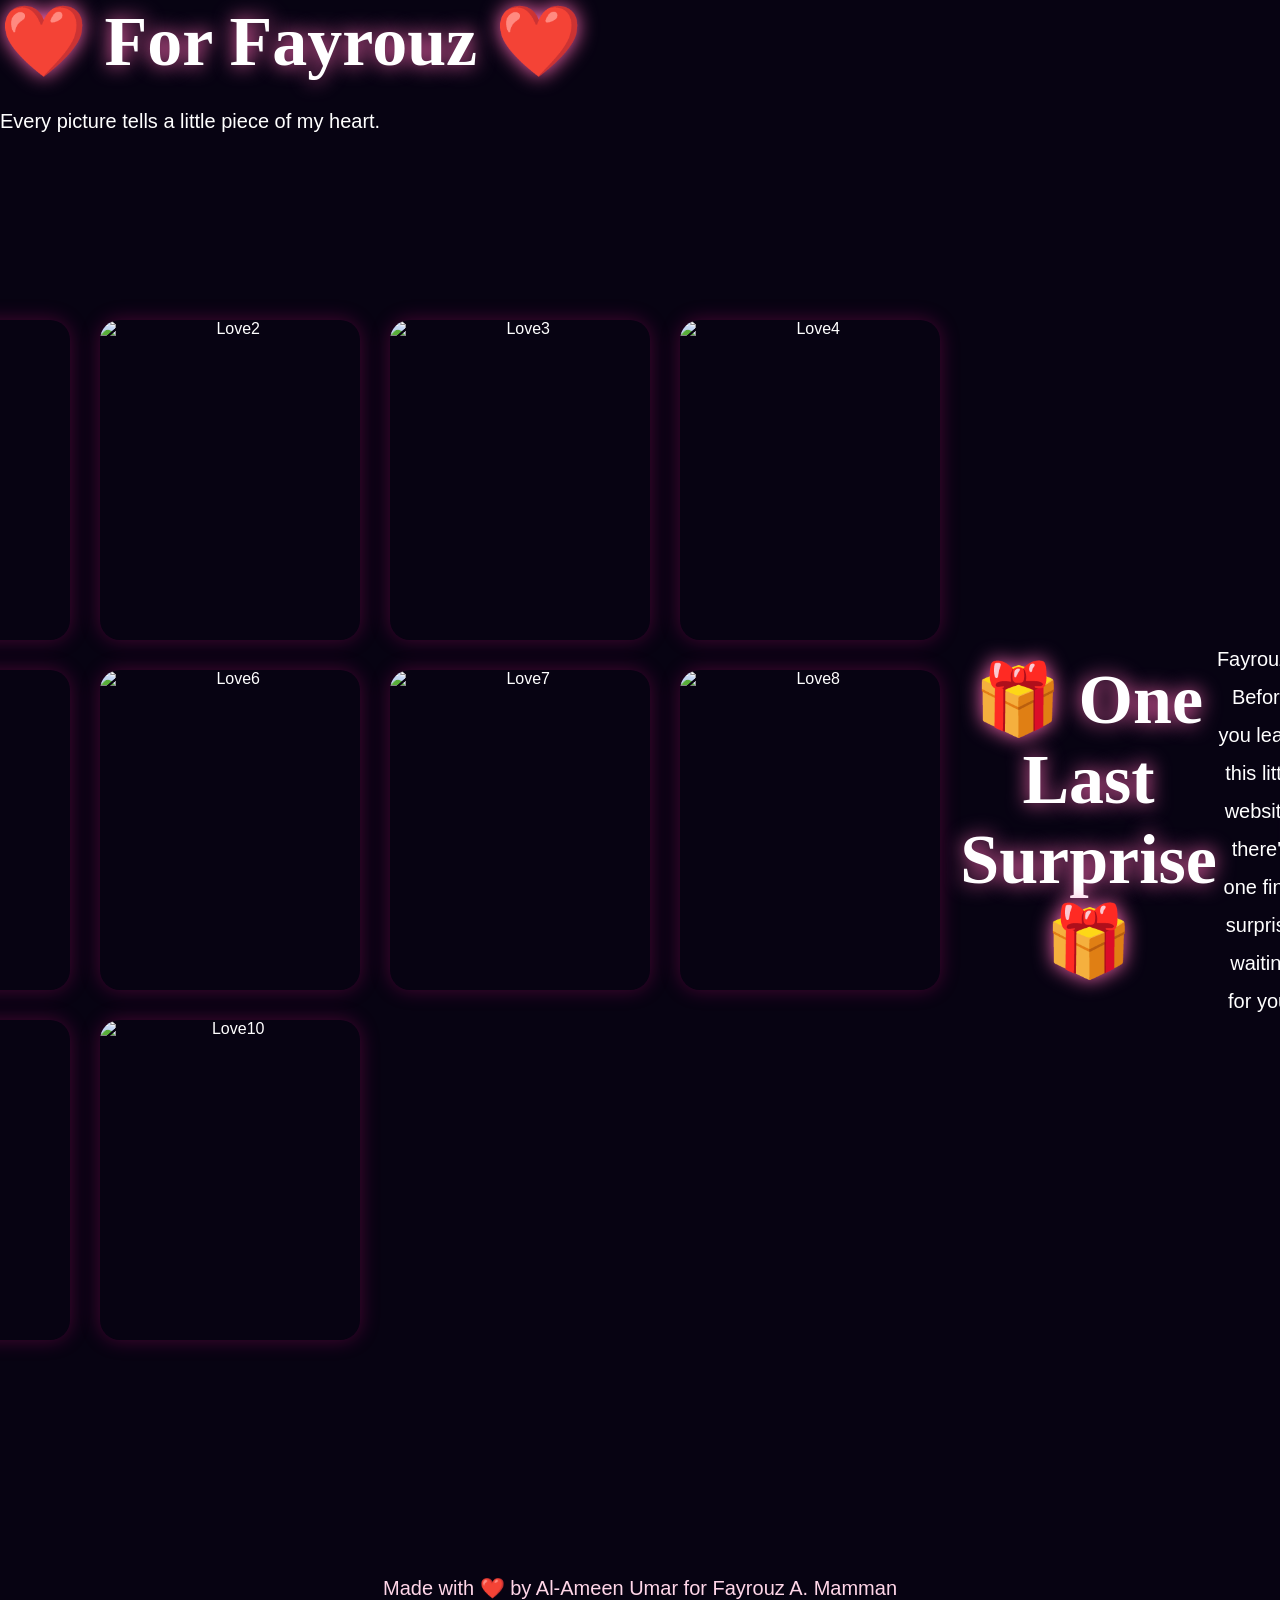
==== index.html @ 8a12cbc8 "Update index.html" ====
<!DOCTYPE html>
<html lang="en">
<head>
<meta charset="UTF-8">
<meta name="viewport" content="width=device-width, initial-scale=1.0">

<title>For Fayrouz ❤️</title>

<link rel="stylesheet" href="style.css">

</head>

<div id="lightbox">

<span id="close">&times;</span>

<img id="lightbox-img">

</div>

<body>

<header class="hero">

<h1>❤️ For Fayrouz ❤️</h1>

<p>Every picture tells a little piece of my heart.</p>

</header>

<section id="gallery">

<h2>📸 Our Love Gallery</h2>

<div class="gallery">

<img src="assets/images/love1.jpg" alt="Love1">

<img src="assets/images/love2.jpg" alt="Love2">

<img src="assets/images/love3.jpg" alt="Love3">

<img src="assets/images/love4.jpg" alt="Love4">

<img src="assets/images/love5.jpg" alt="Love5">

<img src="assets/images/love6.jpg" alt="Love6">

<img src="assets/images/love7.png" alt="Love7">

<img src="assets/images/love8.png" alt="Love8">

<img src="assets/images/love9.png" alt="Love9">

<img src="assets/images/love10.png" alt="Love10">

</div>
<section id="surprise">

<h1>🎁 One Last Surprise 🎁</h1>

<p>
Fayrouz...
Before you leave this little website,
there's one final surprise waiting for you.
</p>

<button id="surpriseBtn">
💖 Open My Heart
</button>

<div id="surpriseMessage">

<h2>❤️ Dear Fayrouz ❤️</h2>

<p>

Sometimes words aren't enough.

Sometimes a smile says everything.

Sometimes a single person changes the way another person sees the world.

Meeting you has been one of those moments.

Thank you for being yourself.

Thank you for your kindness.

Thank you for existing.

No matter where life takes us...

I hope happiness always finds you.

❤️

— Al-Ameen Umar

</p>

</div>

</section>

</section>

<footer>

<p>Made with ❤️ by Al-Ameen Umar for Fayrouz A. Mamman</p>

</footer>

<script src="script.js"></script>

</body>
</html>
---- style.css ----
/* =======================================
   LOVE FOR FAYROUZ V2
   Premium Romantic Theme
======================================= */

*{
margin:0;
padding:0;
box-sizing:border-box;
}

html{
scroll-behavior:smooth;
}

body{

background:#070312;
color:white;

font-family:Poppins,sans-serif;

overflow-x:hidden;

}

/* Animated Stars */

#stars{

position:fixed;
top:0;
left:0;

width:100%;
height:100%;

z-index:-3;

background-image:

radial-gradient(white 1px, transparent 1px),

radial-gradient(#ffd7ef 1px, transparent 1px);

background-size:80px 80px;

background-position:0 0,40px 40px;

animation:starsMove 120s linear infinite;

opacity:.6;

}

/* Floating Hearts Layer */

#hearts{

position:fixed;

inset:0;

pointer-events:none;

z-index:-2;

}

/* Sparkle Layer */

#particles{

position:fixed;

inset:0;

pointer-events:none;

z-index:-1;

}

/* Sections */

section{

min-height:100vh;

display:flex;

justify-content:center;

align-items:center;

padding:80px 20px;

}

/* Glass Card */

.card{

width:100%;

max-width:850px;

padding:45px;

border-radius:25px;

background:rgba(255,255,255,.08);

backdrop-filter:blur(18px);

border:1px solid rgba(255,255,255,.15);

box-shadow:0 0 35px rgba(255,20,147,.25);

text-align:center;

}

/* Titles */

h1{

font-family:"Cormorant Garamond",serif;

font-size:70px;

margin-bottom:20px;

text-shadow:0 0 20px hotpink;

}

h2{

font-size:45px;

margin-bottom:25px;

color:#ffd6e8;

}

h3{

font-weight:300;

letter-spacing:4px;

margin-bottom:15px;

}

/* Paragraph */

p{

font-size:20px;

line-height:1.9;

}

/* Buttons */

button{

padding:16px 40px;

border:none;

border-radius:50px;

background:#ff2d75;

color:white;

font-size:18px;

cursor:pointer;

transition:.3s;

box-shadow:0 0 25px hotpink;

}

button:hover{

transform:scale(1.08);

}

/* Music Button */

#musicBtn{

position:fixed;

top:20px;

right:20px;

width:55px;

height:55px;

border-radius:50%;

font-size:24px;

padding:0;

z-index:1000;

}

/* Image Gallery */

.gallery{

display:grid;

grid-template-columns:repeat(auto-fit,minmax(250px,1fr));

gap:20px;

margin-top:40px;

}

.gallery img{

width:100%;

height:320px;

object-fit:cover;

border-radius:20px;

transition:.4s;

box-shadow:0 0 20px rgba(255,20,147,.25);

}

.gallery img:hover{

transform:scale(1.05);

}

/* Love Letter */

.letter{

background:white;

color:#333;

padding:40px;

border-radius:20px;

text-align:left;

line-height:2;

}

/* Footer */

footer{

text-align:center;

padding:50px;

font-size:18px;

color:#ffd6e8;

}

/* Animation */

@keyframes starsMove{

from{

background-position:0 0,40px 40px;

}

to{

background-position:0 2500px,40px 2540px;

}

}

/* Mobile */

@media(max-width:768px){

h1{

font-size:45px;

}

h2{

font-size:32px;

}

p{

font-size:18px;

}

.card{

padding:30px;

}

}

/* Heart Beat */

@keyframes beat{

0%,100%{

transform:scale(1);

}

50%{

transform:scale(1.15);

}

}
/* ===============================
   LOADING SCREEN
=============================== */

#loader{

position:fixed;

top:0;
left:0;

width:100%;
height:100%;

background:#05020d;

display:flex;

flex-direction:column;

justify-content:center;

align-items:center;

z-index:99999;

transition:opacity 1.5s ease;

}

.loader-heart{

font-size:90px;

animation:pulse 1s infinite;

}

#loader h1{

margin-top:20px;

font-size:40px;

color:white;

}

#loader p{

margin-top:10px;

font-size:20px;

color:#ffcce0;

}

@keyframes pulse{

0%,100%{

transform:scale(1);

}

50%{

transform:scale(1.2);

}

}

#gallery{
padding:100px 30px;
text-align:center;
}

.gallery-title{
font-size:55px;
color:#ff6fa8;
margin-bottom:20px;
}

.gallery-subtitle{
font-size:20px;
color:#ddd;
margin-bottom:50px;
line-height:1.8;
}

.gallery{
display:grid;
grid-template-columns:repeat(auto-fit,minmax(260px,1fr));
gap:30px;
max-width:1400px;
margin:auto;
}

.card{
position:relative;
overflow:hidden;
border-radius:25px;
cursor:pointer;
transition:.5s;
box-shadow:0 0 30px rgba(255,105,180,.25);
}

.card img{
width:100%;
height:350px;
object-fit:cover;
transition:.6s;
}

.card:hover img{
transform:scale(1.12);
}

.overlay{
position:absolute;
bottom:0;
left:0;
width:100%;
padding:20px;
background:linear-gradient(transparent,rgba(0,0,0,.9));
color:white;
font-size:22px;
opacity:0;
transition:.5s;
}

.card:hover .overlay{
opacity:1;
}

.card:hover{
transform:translateY(-10px);
box-shadow:0 0 50px hotpink;
}

/* ===========================
   LIGHTBOX
=========================== */

#lightbox{
display:none;
position:fixed;
z-index:9999;
top:0;
left:0;
width:100%;
height:100%;
background:rgba(0,0,0,.95);
justify-content:center;
align-items:center;
animation:fadeIn .4s;
}

#lightbox img{
max-width:90%;
max-height:90%;
border-radius:20px;
box-shadow:0 0 40px hotpink;
animation:zoom .4s;
}

#close{
position:absolute;
top:25px;
right:40px;
font-size:55px;
color:white;
cursor:pointer;
transition:.3s;
}

#close:hover{
color:#ff4f91;
transform:rotate(180deg);
}

@keyframes zoom{
from{
transform:scale(.5);
opacity:0;
}
to{
transform:scale(1);
opacity:1;
}
}

@keyframes fadeIn{
from{opacity:0;}
to{opacity:1;}
}
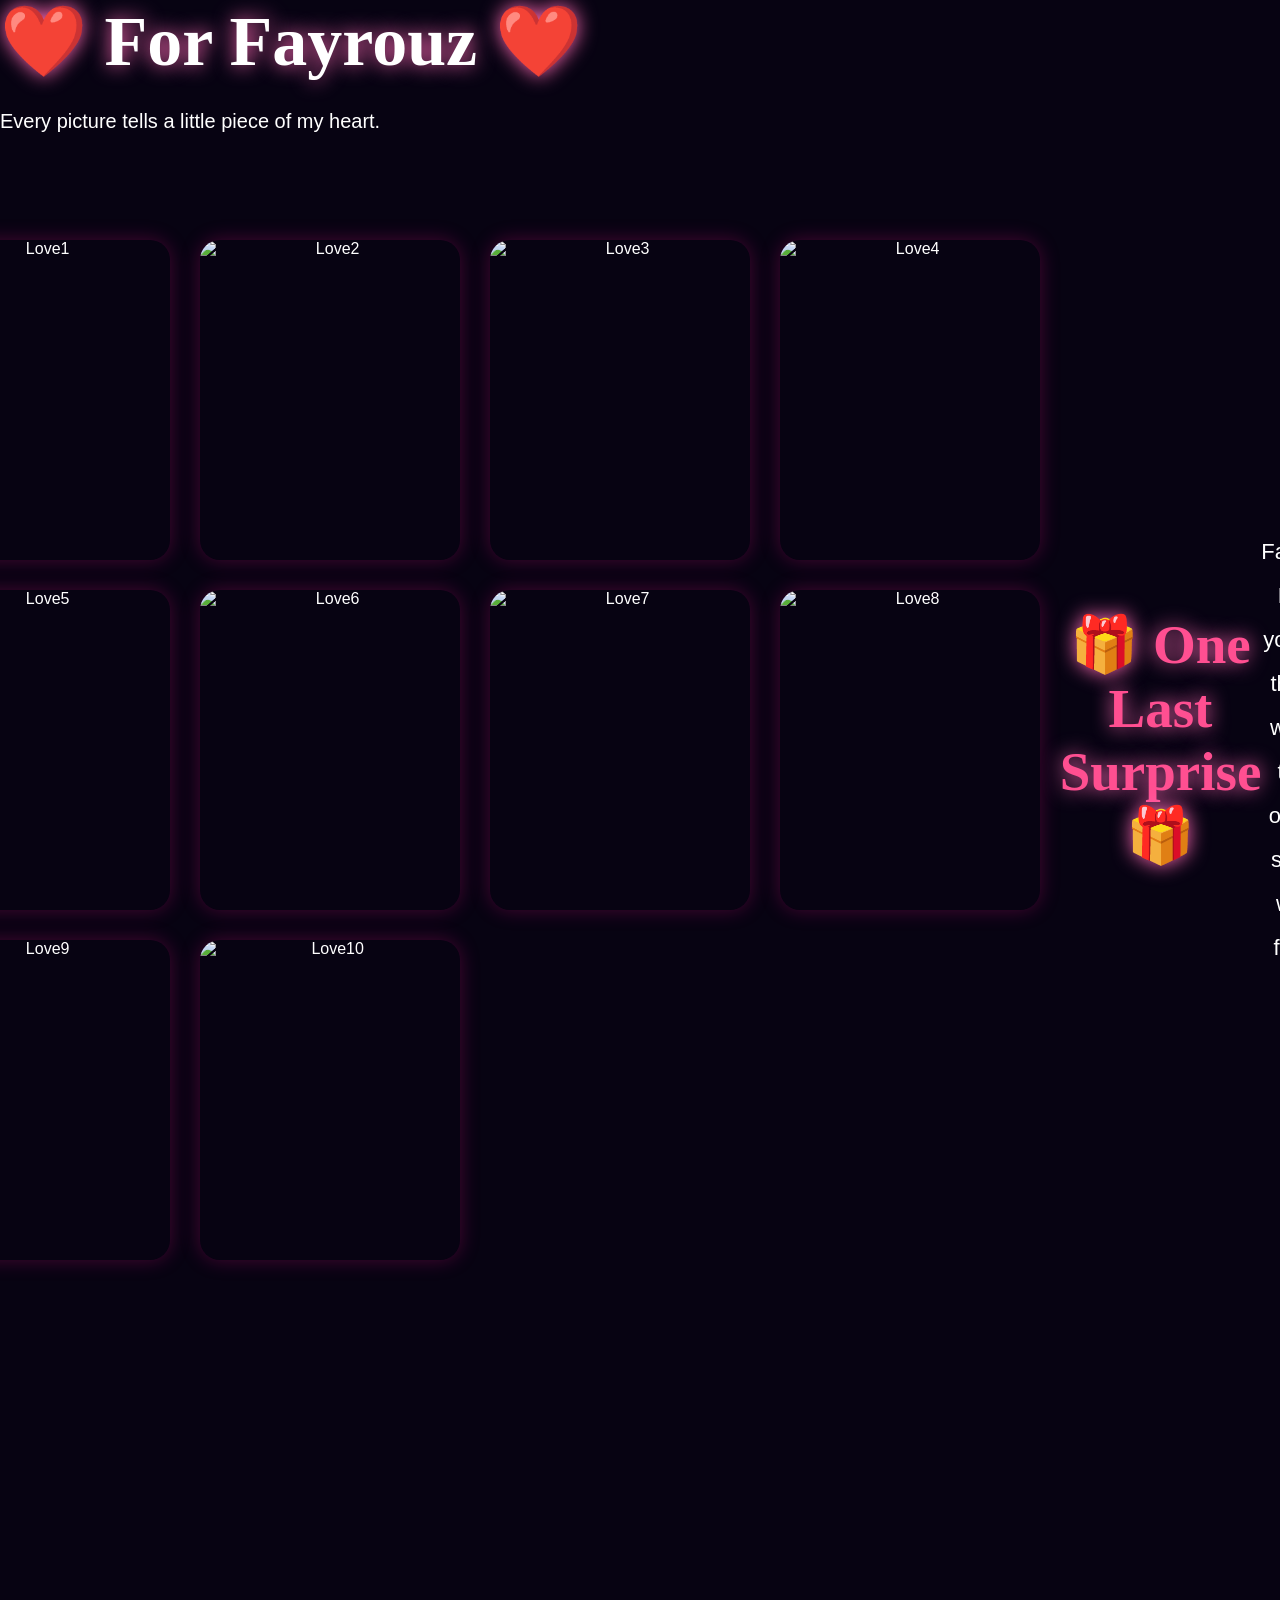
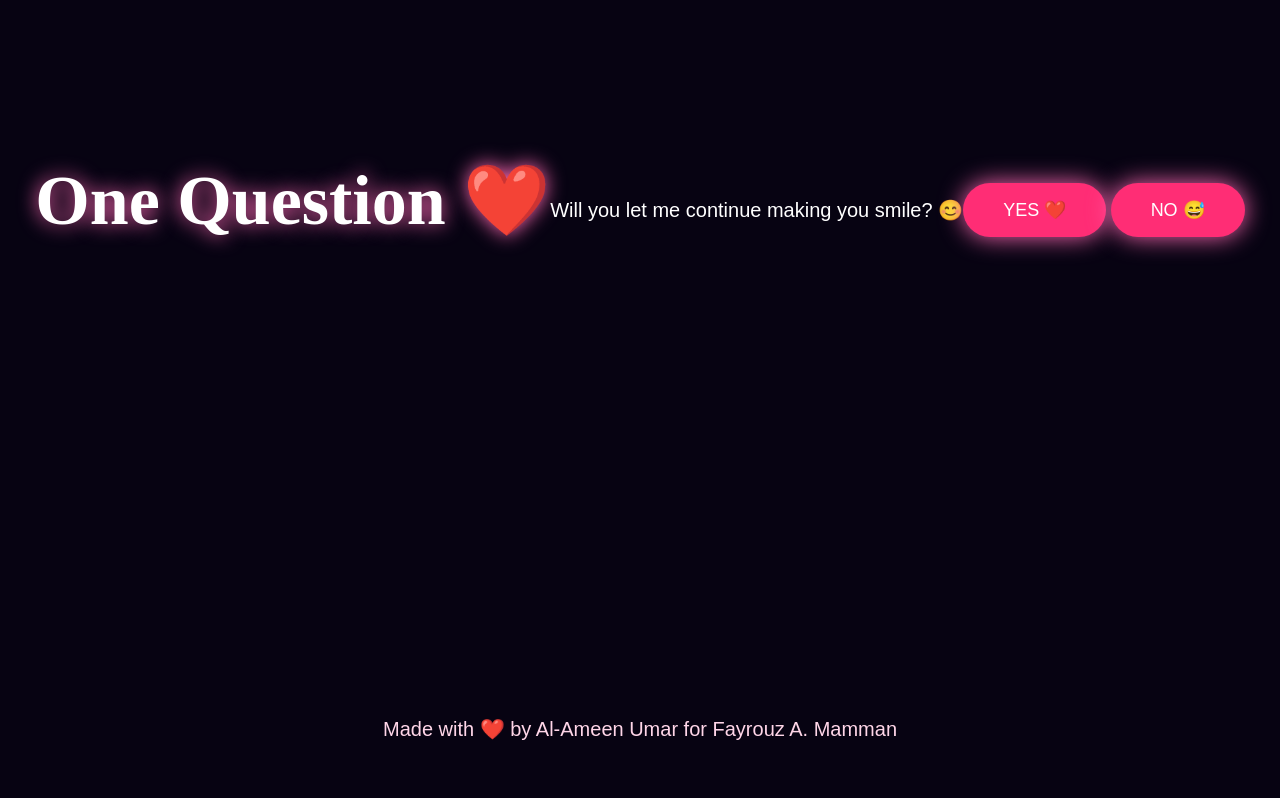
==== commit c3ba8a52: "Update index.html" ====
--- a/index.html
+++ b/index.html
@@ -104,6 +104,23 @@
 </section>
 
 </section>
+<section id="question">
+
+<h1>One Question ❤️</h1>
+
+<p>Will you let me continue making you smile? 😊</p>
+
+<div id="buttons">
+
+<button id="yesBtn">YES ❤️</button>
+
+<button id="noBtn">NO 😅</button>
+
+</div>
+
+<p id="answer"></p>
+
+</section>
 
 <footer>
 
--- a/style.css
+++ b/style.css
@@ -549,4 +549,84 @@
 @keyframes fadeIn{
 from{opacity:0;}
 to{opacity:1;}
+}
+
+/* =========================
+SURPRISE SECTION
+========================= */
+
+#surprise{
+
+padding:120px 20px;
+
+text-align:center;
+
+}
+
+#surprise h1{
+
+font-size:55px;
+
+color:#ff4f91;
+
+}
+
+#surprise p{
+
+font-size:22px;
+
+max-width:900px;
+
+margin:auto;
+
+line-height:2;
+
+}
+
+#surpriseBtn{
+
+margin-top:40px;
+
+padding:20px 45px;
+
+font-size:22px;
+
+border:none;
+
+border-radius:60px;
+
+background:#ff4f91;
+
+color:white;
+
+cursor:pointer;
+
+transition:.4s;
+
+}
+
+#surpriseBtn:hover{
+
+transform:scale(1.1);
+
+box-shadow:0 0 35px hotpink;
+
+}
+
+#surpriseMessage{
+
+display:none;
+
+margin-top:60px;
+
+padding:40px;
+
+background:rgba(255,255,255,.08);
+
+border-radius:30px;
+
+backdrop-filter:blur(15px);
+
+animation:fadeIn 1s;
+
 }
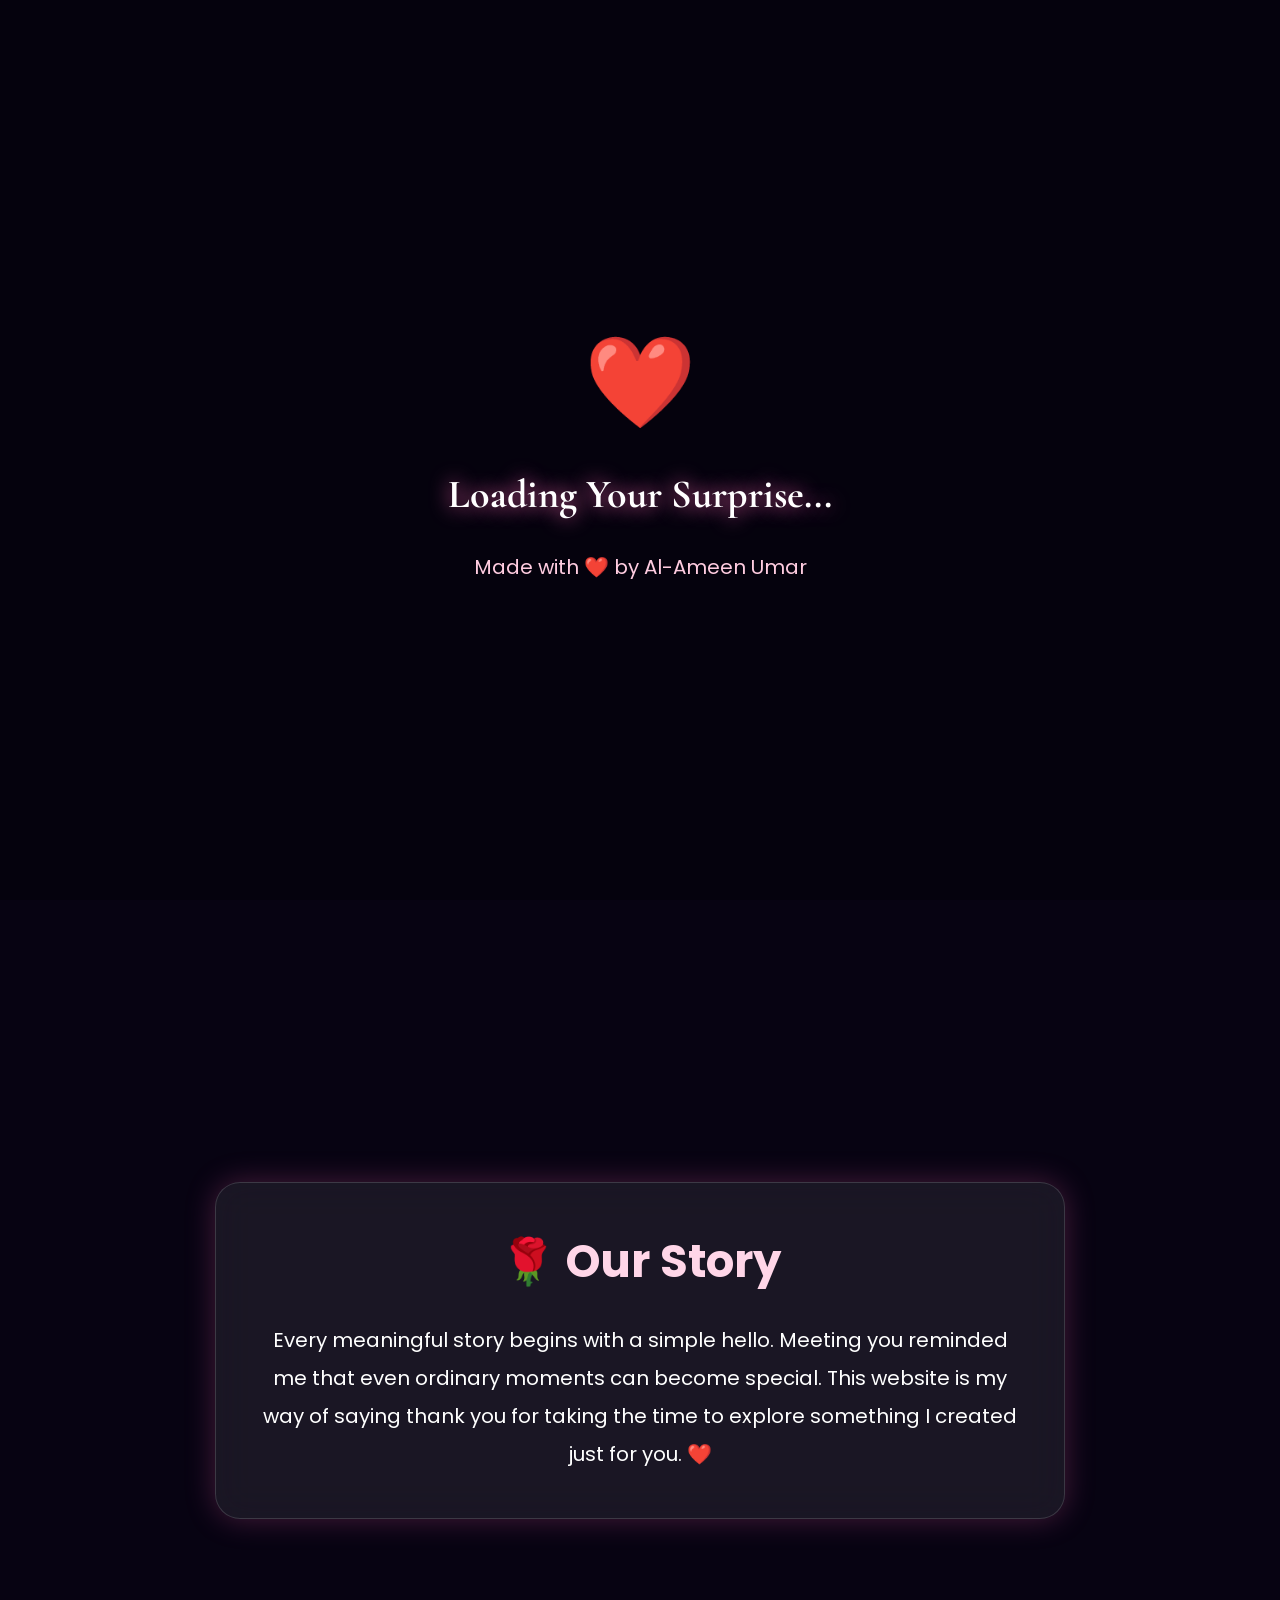
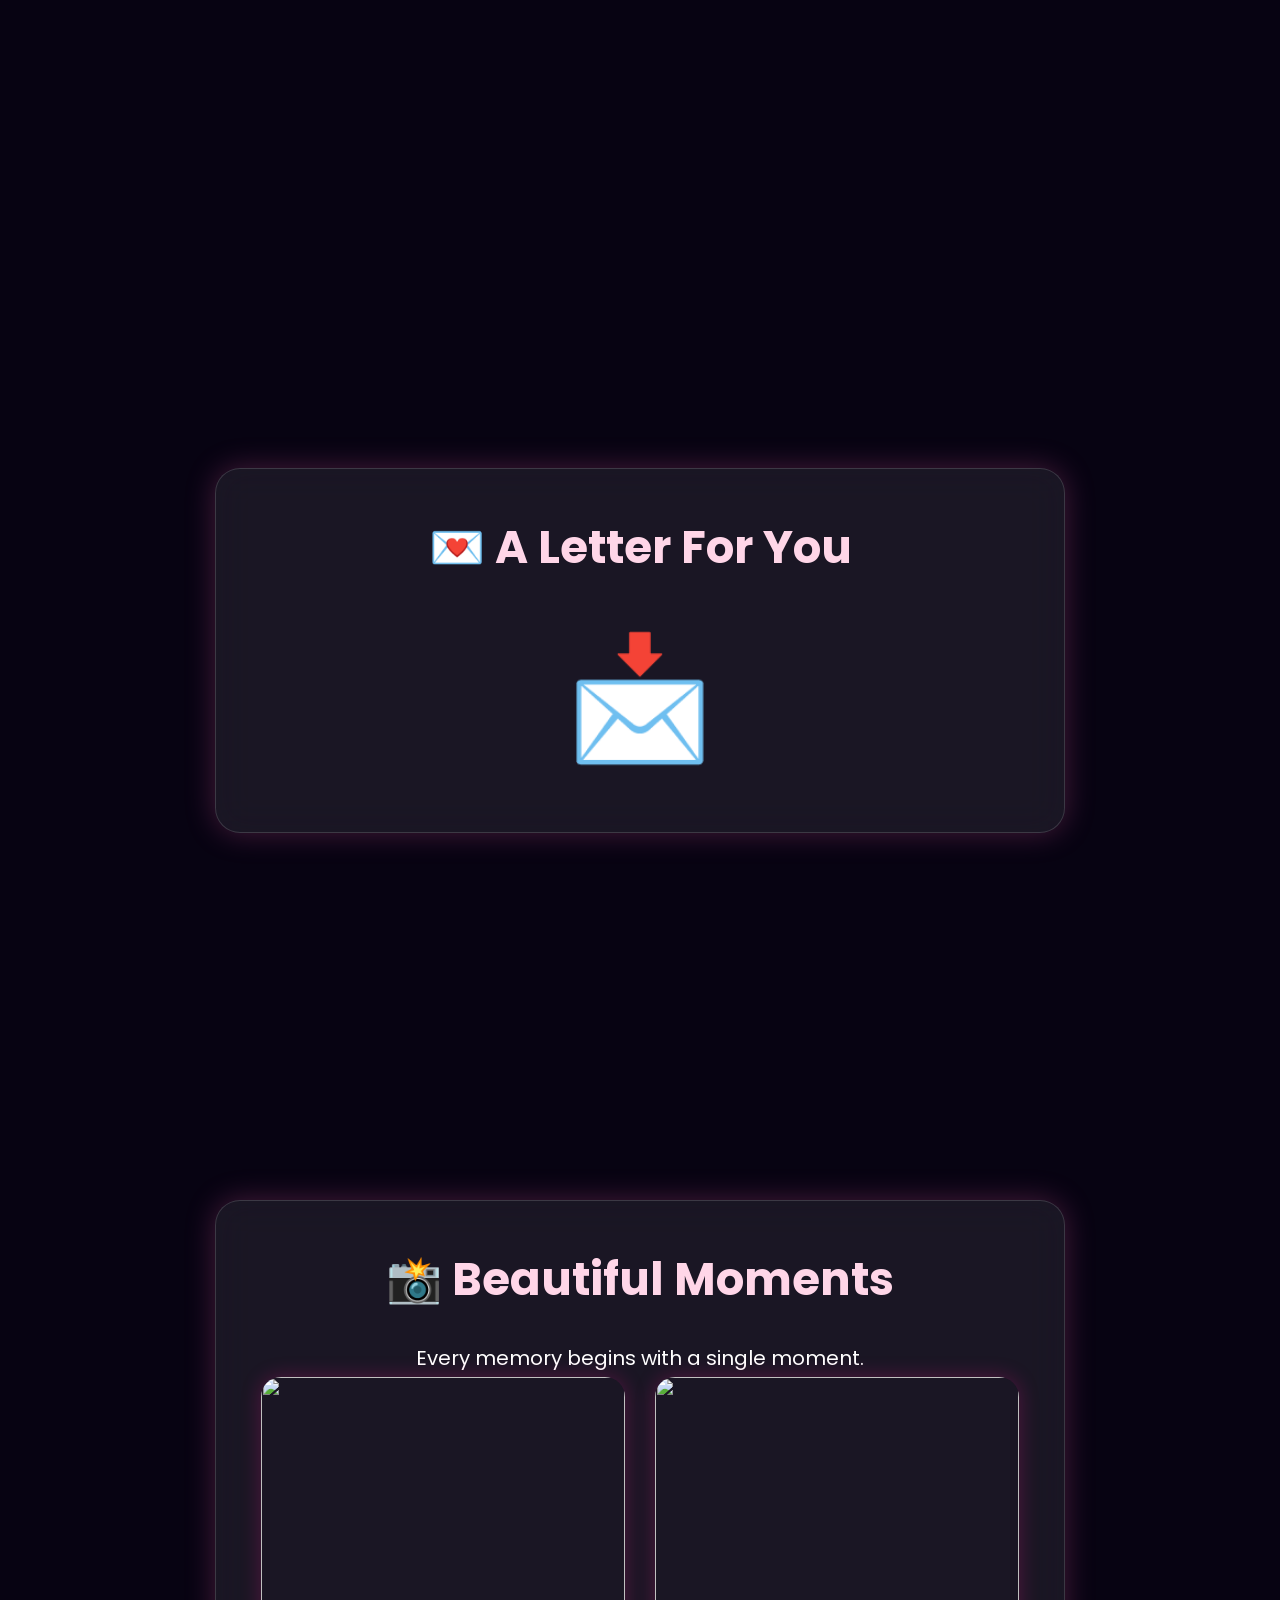
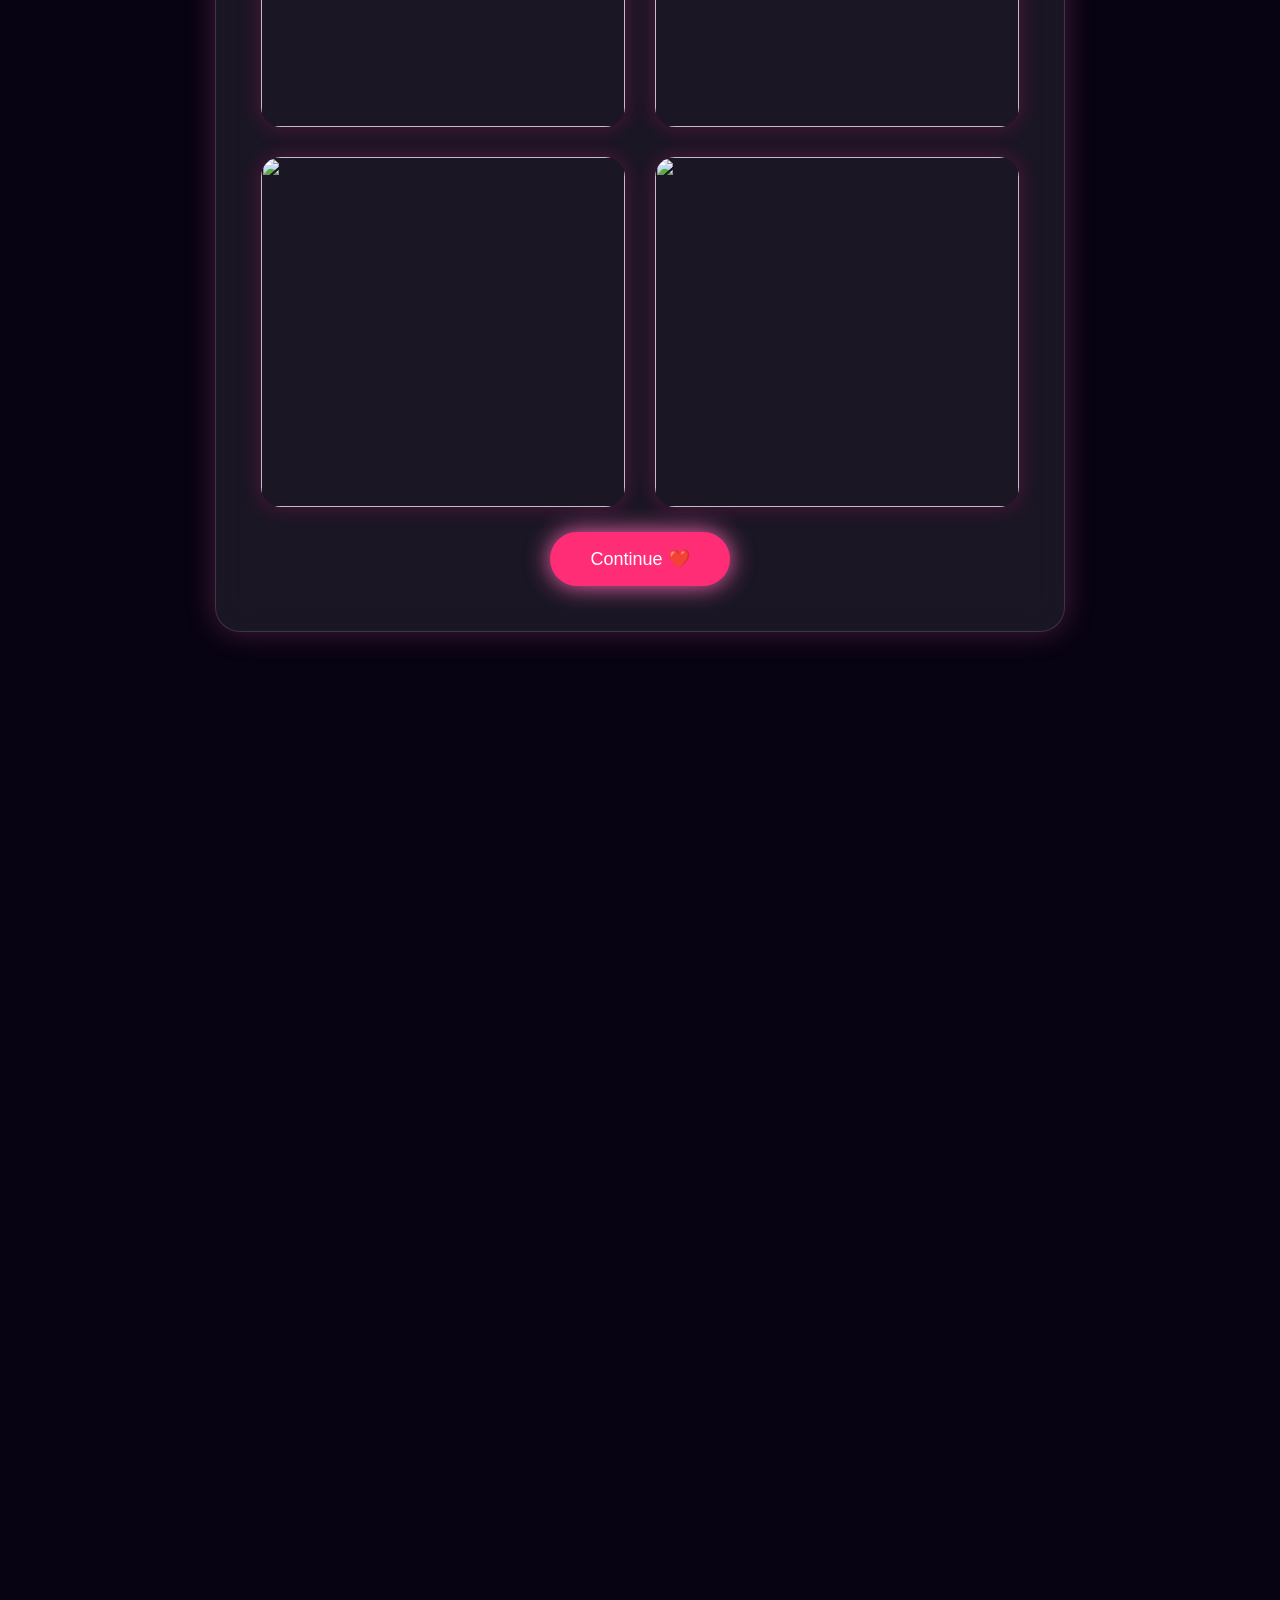
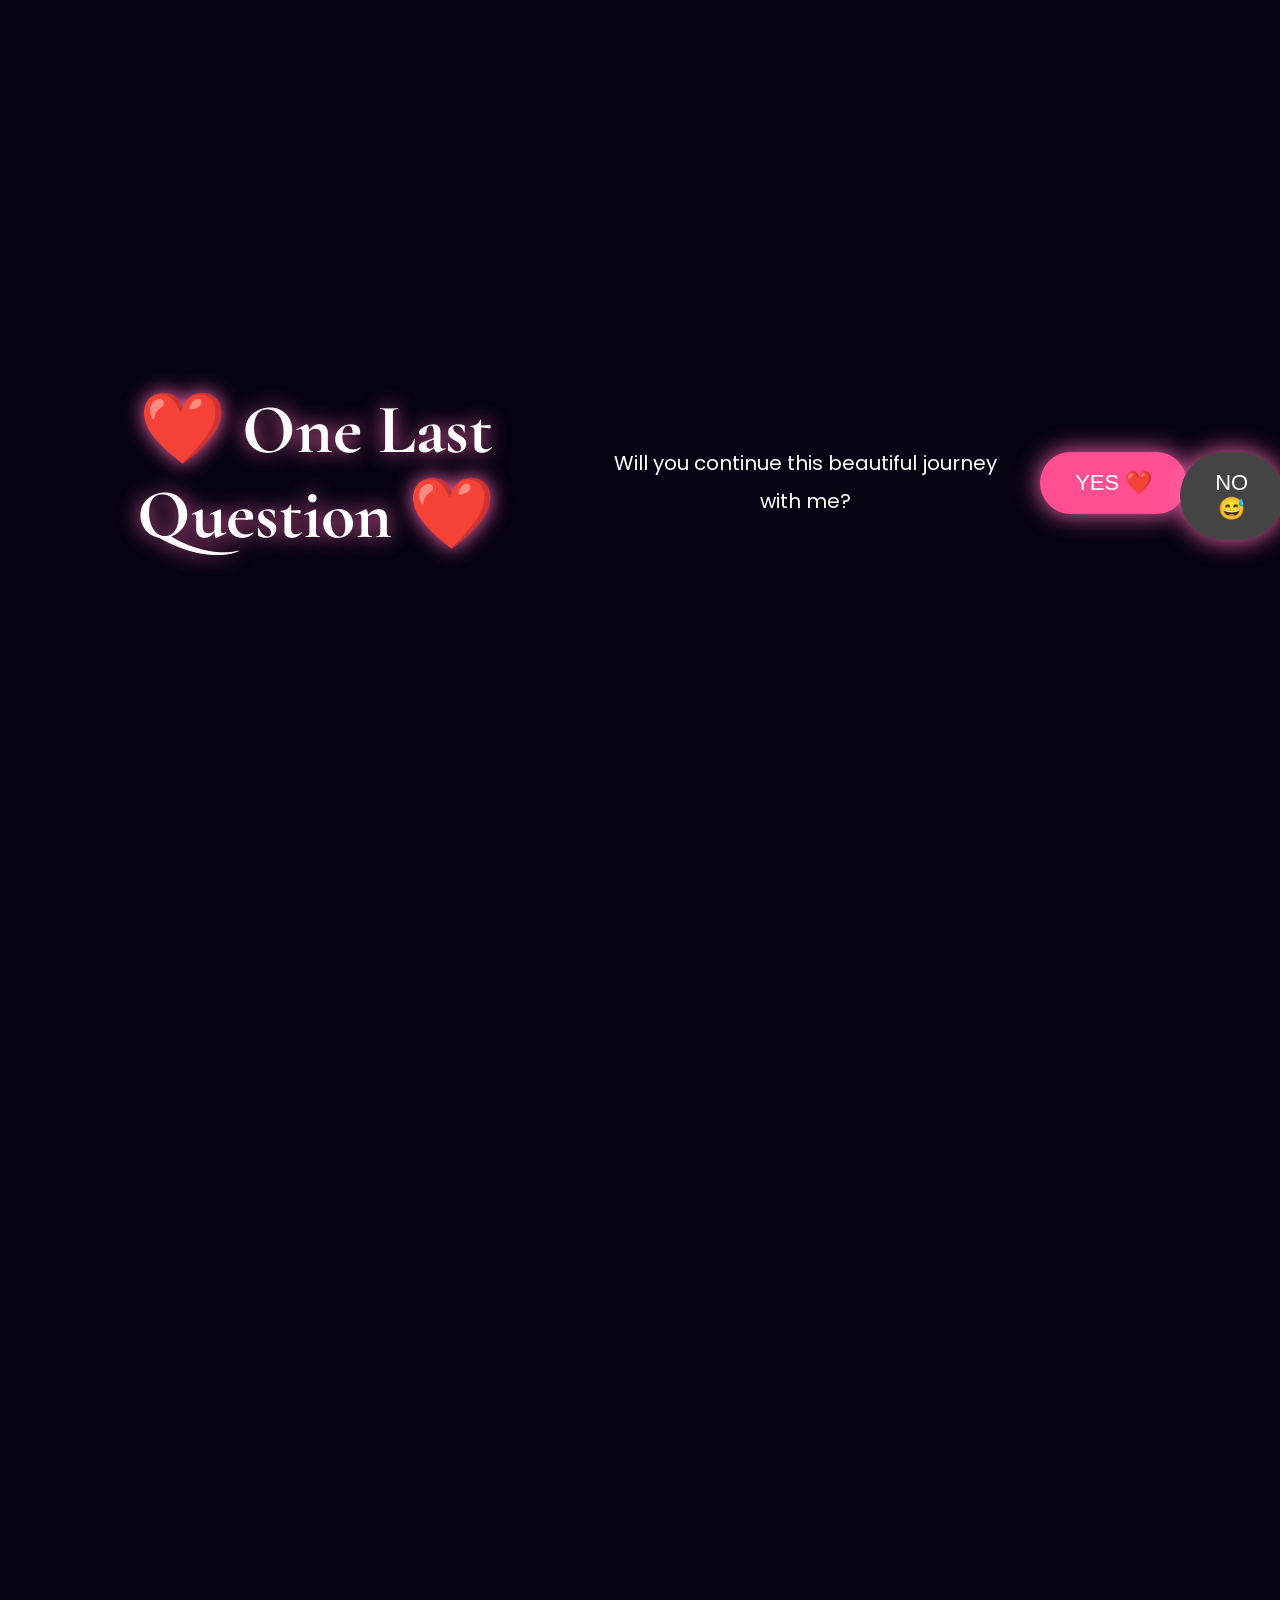
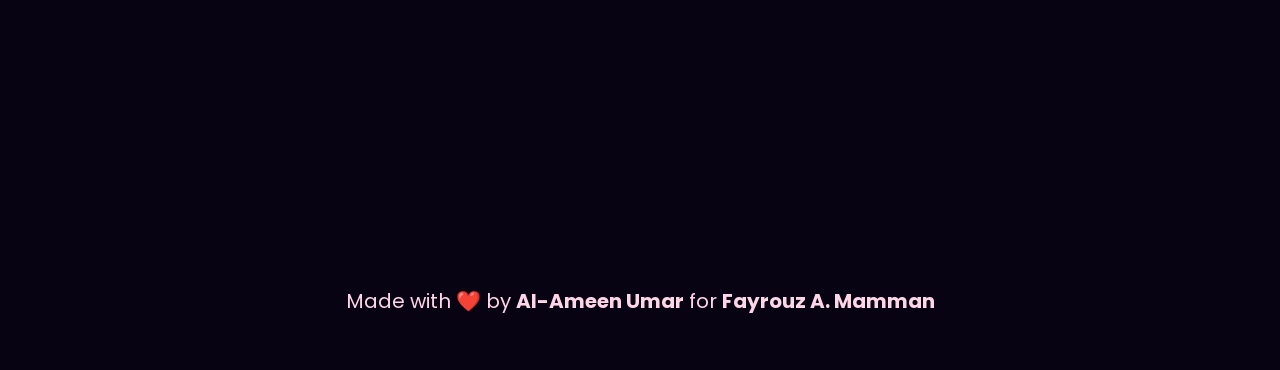
==== commit 29f61175: "Update index.html" ====
--- a/index.html
+++ b/index.html
@@ -1,15 +1,255 @@
 <!DOCTYPE html>
 <html lang="en">
 <head>
+
 <meta charset="UTF-8">
+
 <meta name="viewport" content="width=device-width, initial-scale=1.0">
 
-<title>For Fayrouz ❤️</title>
+<title>❤️ For Fayrouz ❤️</title>
 
 <link rel="stylesheet" href="style.css">
 
+<link rel="preconnect" href="https://fonts.googleapis.com">
+
+<link rel="preconnect" href="https://fonts.gstatic.com" crossorigin>
+
+<link href="https://fonts.googleapis.com/css2?family=Poppins:wght@300;400;600;700&family=Cormorant+Garamond:wght@500;700&display=swap" rel="stylesheet">
+
+<link rel="icon" href="assets/images/favicon.png">
+
 </head>
 
+<body>
+
+<!-- Loading Screen -->
+
+<div id="loader">
+
+<div class="loader-heart">❤️</div>
+
+<h1>Loading Your Surprise...</h1>
+
+<p>Made with ❤️ by Al-Ameen Umar</p>
+
+</div>
+
+<!-- Background -->
+
+<div id="stars"></div>
+
+<div id="particles"></div>
+
+<div id="hearts"></div>
+
+<!-- Music -->
+
+<!-- Background Music -->
+
+<audio id="music" loop>
+
+    <source src="assets/music/BALARABA_SONG_By_FATI_NIJAR_FT_NAZIRU_SARKIN_WAKA_LATEST_HAUSA_SONG_2026(360p).mp3" type="audio/mpeg">
+
+    Your browser does not support the audio element.
+
+</audio>
+
+<button id="musicBtn" title="Play / Pause Music">
+    🎵
+</button>
+
+<!-- Hero -->
+
+<section id="hero"></section>
+
+<!-- Story -->
+
+<section id="story"></section>
+
+<!-- Love Letter -->
+
+<section id="letter"></section>
+
+<!-- Gallery -->
+
+<section id="gallery">
+
+<h2 class="gallery-title">❤️ Our Love Gallery ❤️</h2>
+
+<p class="gallery-subtitle">
+
+Every picture tells another chapter of my heart.
+
+</p>
+
+<div class="gallery">
+
+<div class="card">
+
+<img src="assets/images/Love1.jpg">
+
+<div class="overlay">
+
+🌹 A love that grows every day.
+
+</div>
+
+</div>
+
+<div class="card">
+
+<img src="assets/images/Love2.jpg">
+
+<div class="overlay">
+
+🌙 Every night reminds me of you.
+
+</div>
+
+</div>
+
+<div class="card">
+
+<img src="assets/images/Love3.jpg">
+
+<div class="overlay">
+
+💖 Small moments, lasting memories.
+
+</div>
+
+</div>
+
+<div class="card">
+
+<img src="assets/images/Love4.png">
+
+<div class="overlay">
+
+✨ Every journey starts with one hello.
+
+</div>
+
+</div>
+
+<div class="card">
+
+<img src="assets/images/Love5.jpg">
+
+<div class="overlay">
+
+🌸 Every smile of yours brightens my world.
+
+</div>
+
+</div>
+
+<div class="card">
+
+<img src="assets/images/Love6.jpg">
+
+<div class="overlay">
+
+💞 Together every moment becomes special.
+
+</div>
+
+</div>
+
+<div class="card">
+
+<img src="assets/images/Love7.jpg">
+
+<div class="overlay">
+
+🌹 You are my favorite chapter.
+
+</div>
+
+</div>
+
+<div class="card">
+
+<img src="assets/images/Love8.jpg">
+
+<div class="overlay">
+
+❤️ The best stories are written with the heart.
+
+</div>
+
+</div>
+
+<div class="card">
+
+<img src="assets/images/Love9.jpg">
+
+<div class="overlay">
+
+💝 Every heartbeat whispers your name.
+
+</div>
+
+</div>
+
+<div class="card">
+
+<img src="assets/images/Love10.jpg">
+
+<div class="overlay">
+
+💍 Maybe this is only the beginning of our story.
+
+</div>
+
+</div>
+
+</div>
+
+</section>
+
+<!-- Surprise -->
+
+<section id="surprise"></section>
+
+<!-- Yes / No -->
+
+<section id="question">
+
+<h1>❤️ One Last Question ❤️</h1>
+
+<p>
+
+Will you continue this beautiful journey with me?
+
+</p>
+
+<div id="buttons">
+
+<button id="yesBtn">
+
+YES ❤️
+
+</button>
+
+<button id="noBtn">
+
+NO 😅
+
+</button>
+
+</div>
+
+<p id="answer"></p>
+
+</section>
+
+<!-- Ending -->
+
+<section id="ending"></section>
+
+<!-- Lightbox -->
+
 <div id="lightbox">
 
 <span id="close">&times;</span>
@@ -18,113 +258,19 @@
 
 </div>
 
-<body>
-
-<header class="hero">
-
-<h1>❤️ For Fayrouz ❤️</h1>
-
-<p>Every picture tells a little piece of my heart.</p>
-
-</header>
-
-<section id="gallery">
-
-<h2>📸 Our Love Gallery</h2>
-
-<div class="gallery">
-
-<img src="assets/images/love1.jpg" alt="Love1">
-
-<img src="assets/images/love2.jpg" alt="Love2">
-
-<img src="assets/images/love3.jpg" alt="Love3">
-
-<img src="assets/images/love4.jpg" alt="Love4">
-
-<img src="assets/images/love5.jpg" alt="Love5">
-
-<img src="assets/images/love6.jpg" alt="Love6">
-
-<img src="assets/images/love7.png" alt="Love7">
-
-<img src="assets/images/love8.png" alt="Love8">
-
-<img src="assets/images/love9.png" alt="Love9">
-
-<img src="assets/images/love10.png" alt="Love10">
-
-</div>
-<section id="surprise">
-
-<h1>🎁 One Last Surprise 🎁</h1>
+<footer>
 
 <p>
-Fayrouz...
-Before you leave this little website,
-there's one final surprise waiting for you.
+
+Made with ❤️ by
+
+<b>Al-Ameen Umar</b>
+
+for
+
+<b>Fayrouz A. Mamman</b>
+
 </p>
-
-<button id="surpriseBtn">
-💖 Open My Heart
-</button>
-
-<div id="surpriseMessage">
-
-<h2>❤️ Dear Fayrouz ❤️</h2>
-
-<p>
-
-Sometimes words aren't enough.
-
-Sometimes a smile says everything.
-
-Sometimes a single person changes the way another person sees the world.
-
-Meeting you has been one of those moments.
-
-Thank you for being yourself.
-
-Thank you for your kindness.
-
-Thank you for existing.
-
-No matter where life takes us...
-
-I hope happiness always finds you.
-
-❤️
-
-— Al-Ameen Umar
-
-</p>
-
-</div>
-
-</section>
-
-</section>
-<section id="question">
-
-<h1>One Question ❤️</h1>
-
-<p>Will you let me continue making you smile? 😊</p>
-
-<div id="buttons">
-
-<button id="yesBtn">YES ❤️</button>
-
-<button id="noBtn">NO 😅</button>
-
-</div>
-
-<p id="answer"></p>
-
-</section>
-
-<footer>
-
-<p>Made with ❤️ by Al-Ameen Umar for Fayrouz A. Mamman</p>
 
 </footer>
 
--- a/style.css
+++ b/style.css
@@ -629,4 +629,46 @@
 
 animation:fadeIn 1s;
 
+}
+#question{
+    text-align:center;
+    padding:120px 20px;
+    position:relative;
+}
+
+#buttons{
+    position:relative;
+    width:320px;
+    height:180px;
+    margin:40px auto;
+}
+
+#yesBtn,#noBtn{
+    padding:18px 35px;
+    font-size:22px;
+    border:none;
+    border-radius:50px;
+    cursor:pointer;
+    position:absolute;
+}
+
+#yesBtn{
+    left:40px;
+    top:60px;
+    background:#ff4f91;
+    color:white;
+}
+
+#noBtn{
+    left:180px;
+    top:60px;
+    background:#444;
+    color:white;
+}
+
+#answer{
+    margin-top:40px;
+    font-size:30px;
+    color:#ff4f91;
+    font-weight:bold;
 }
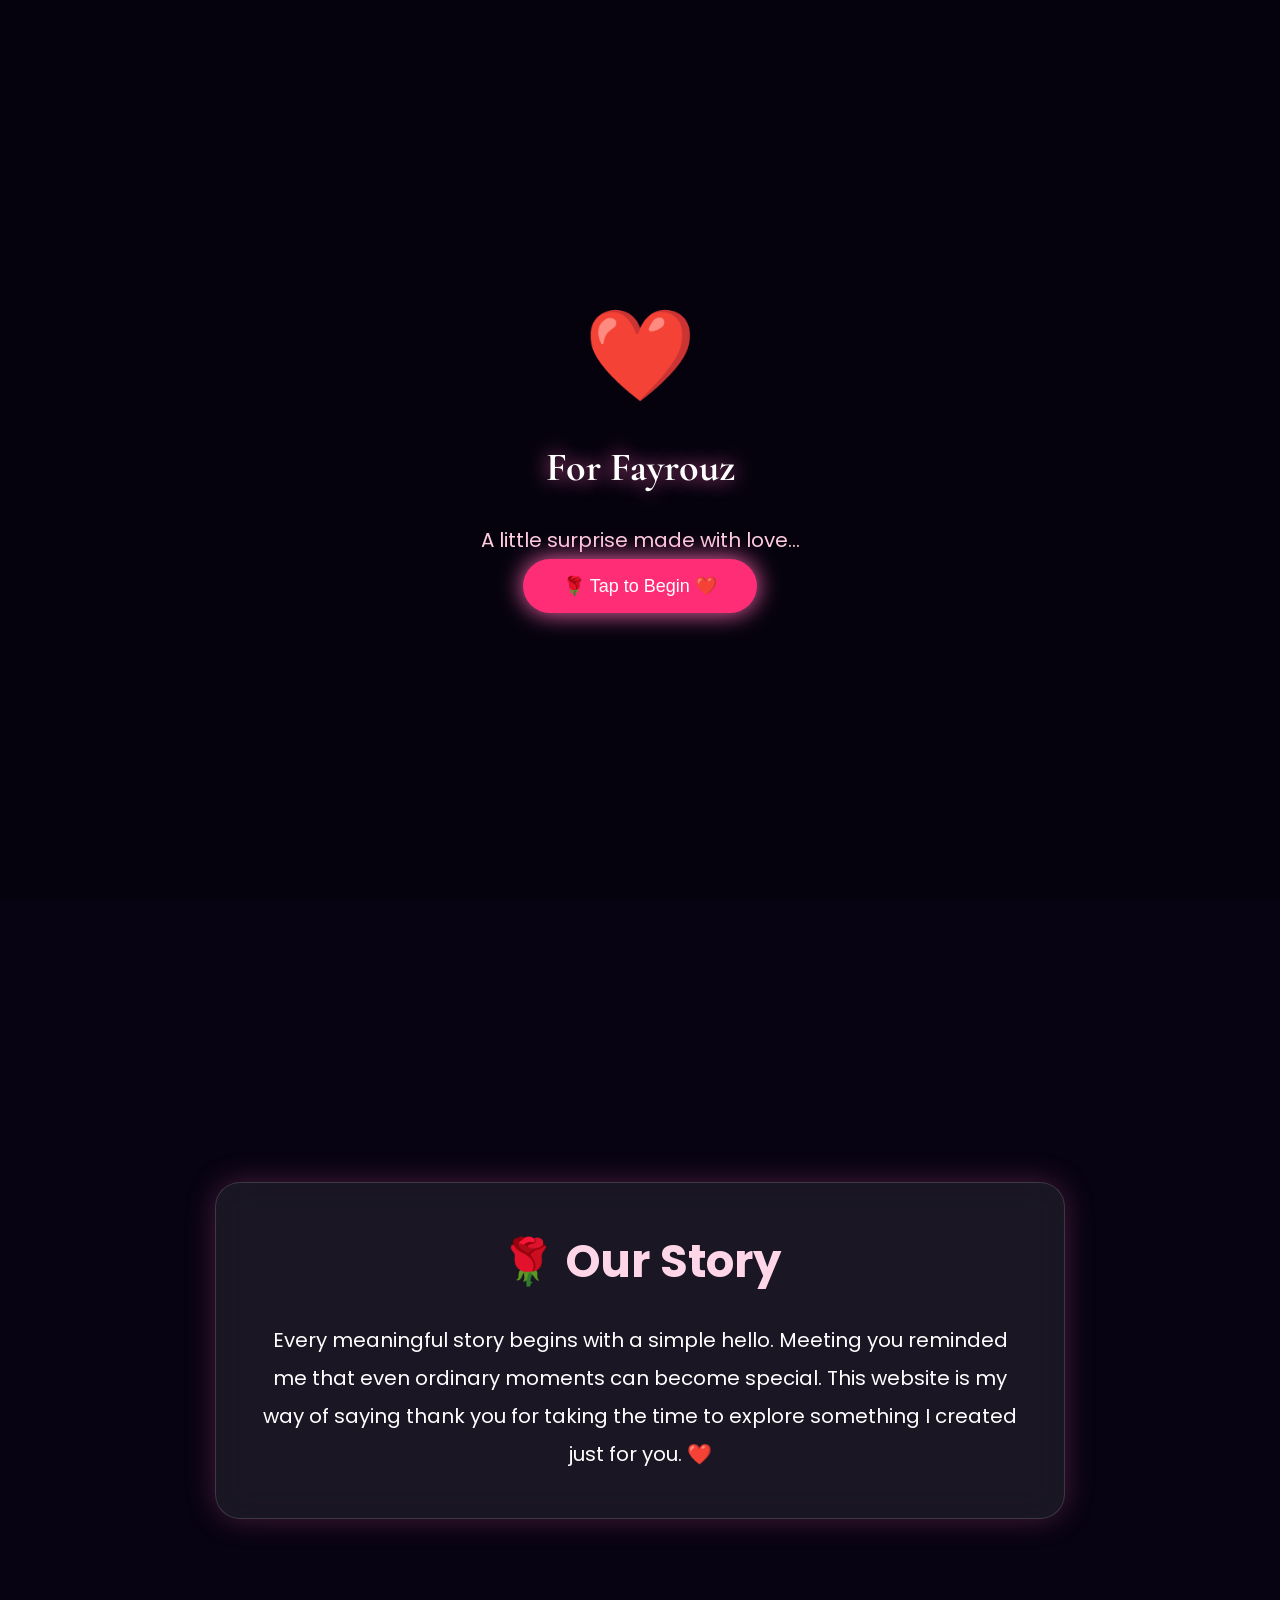
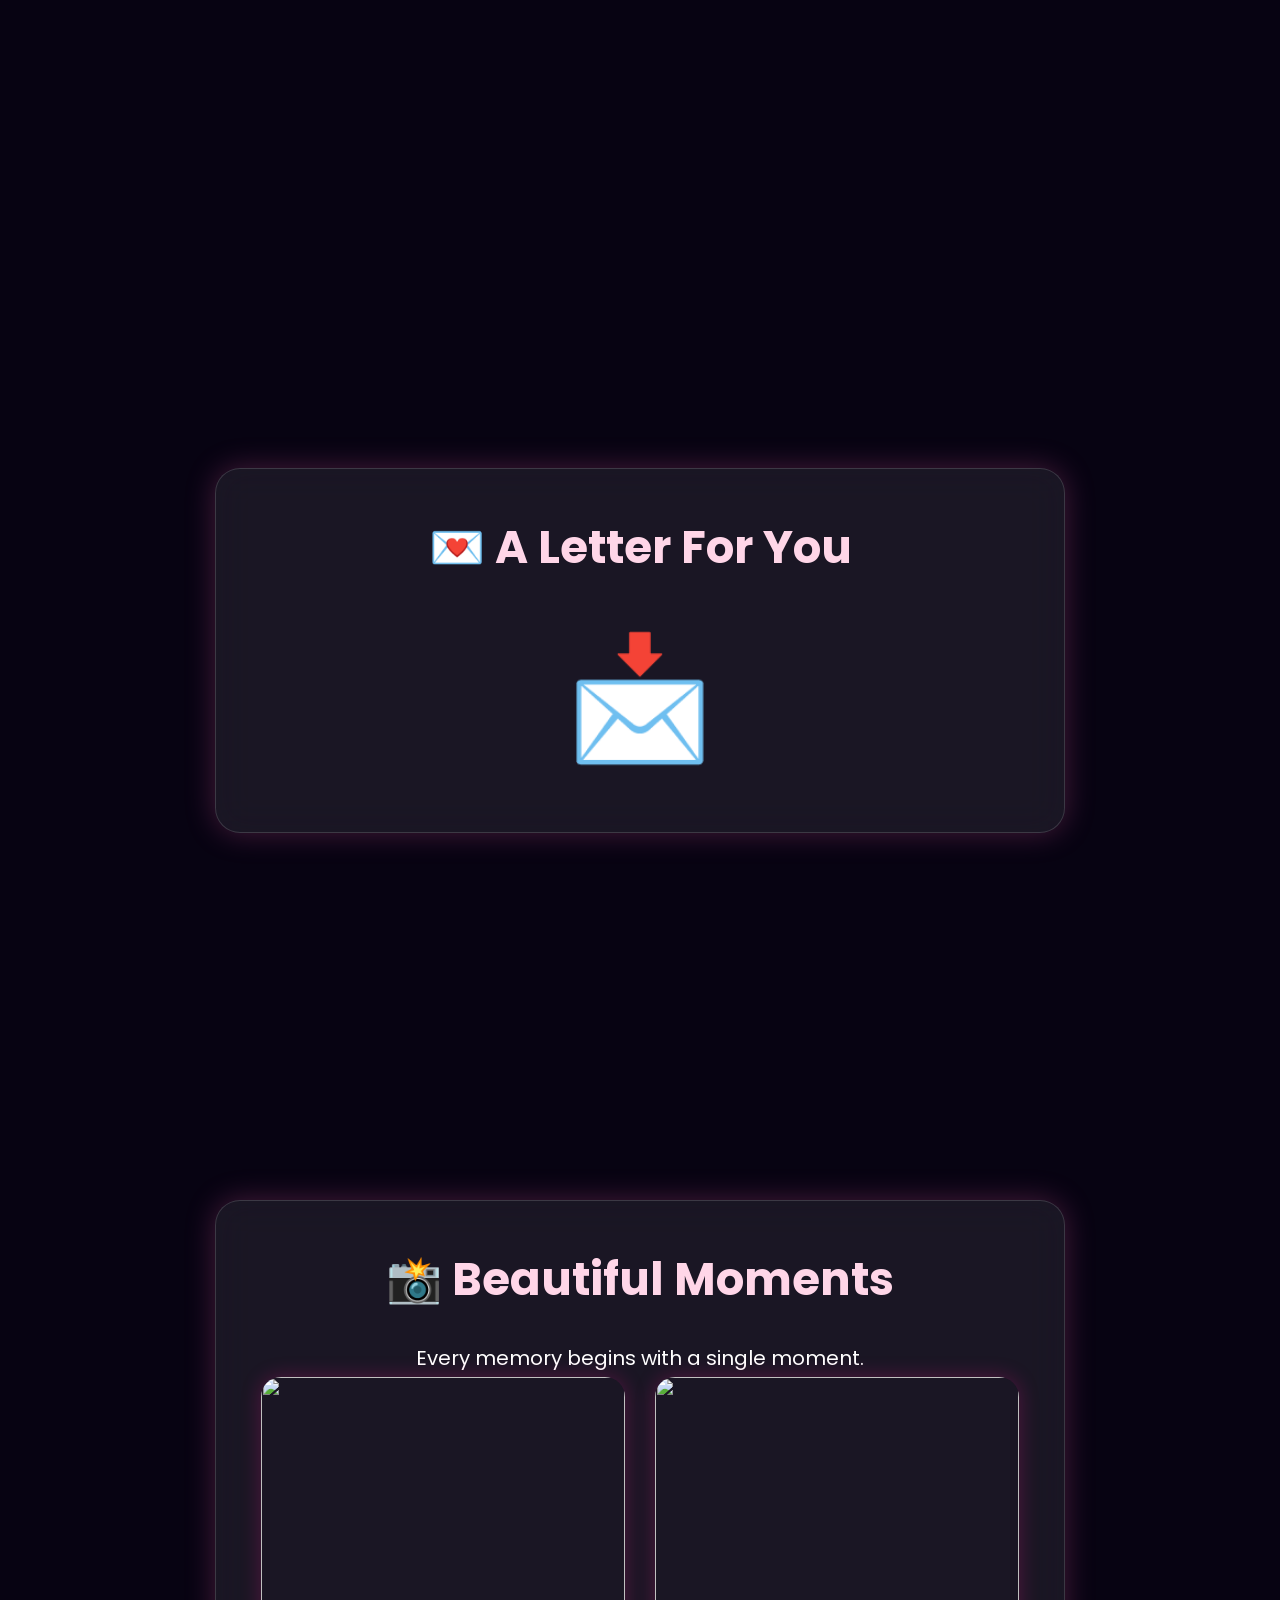
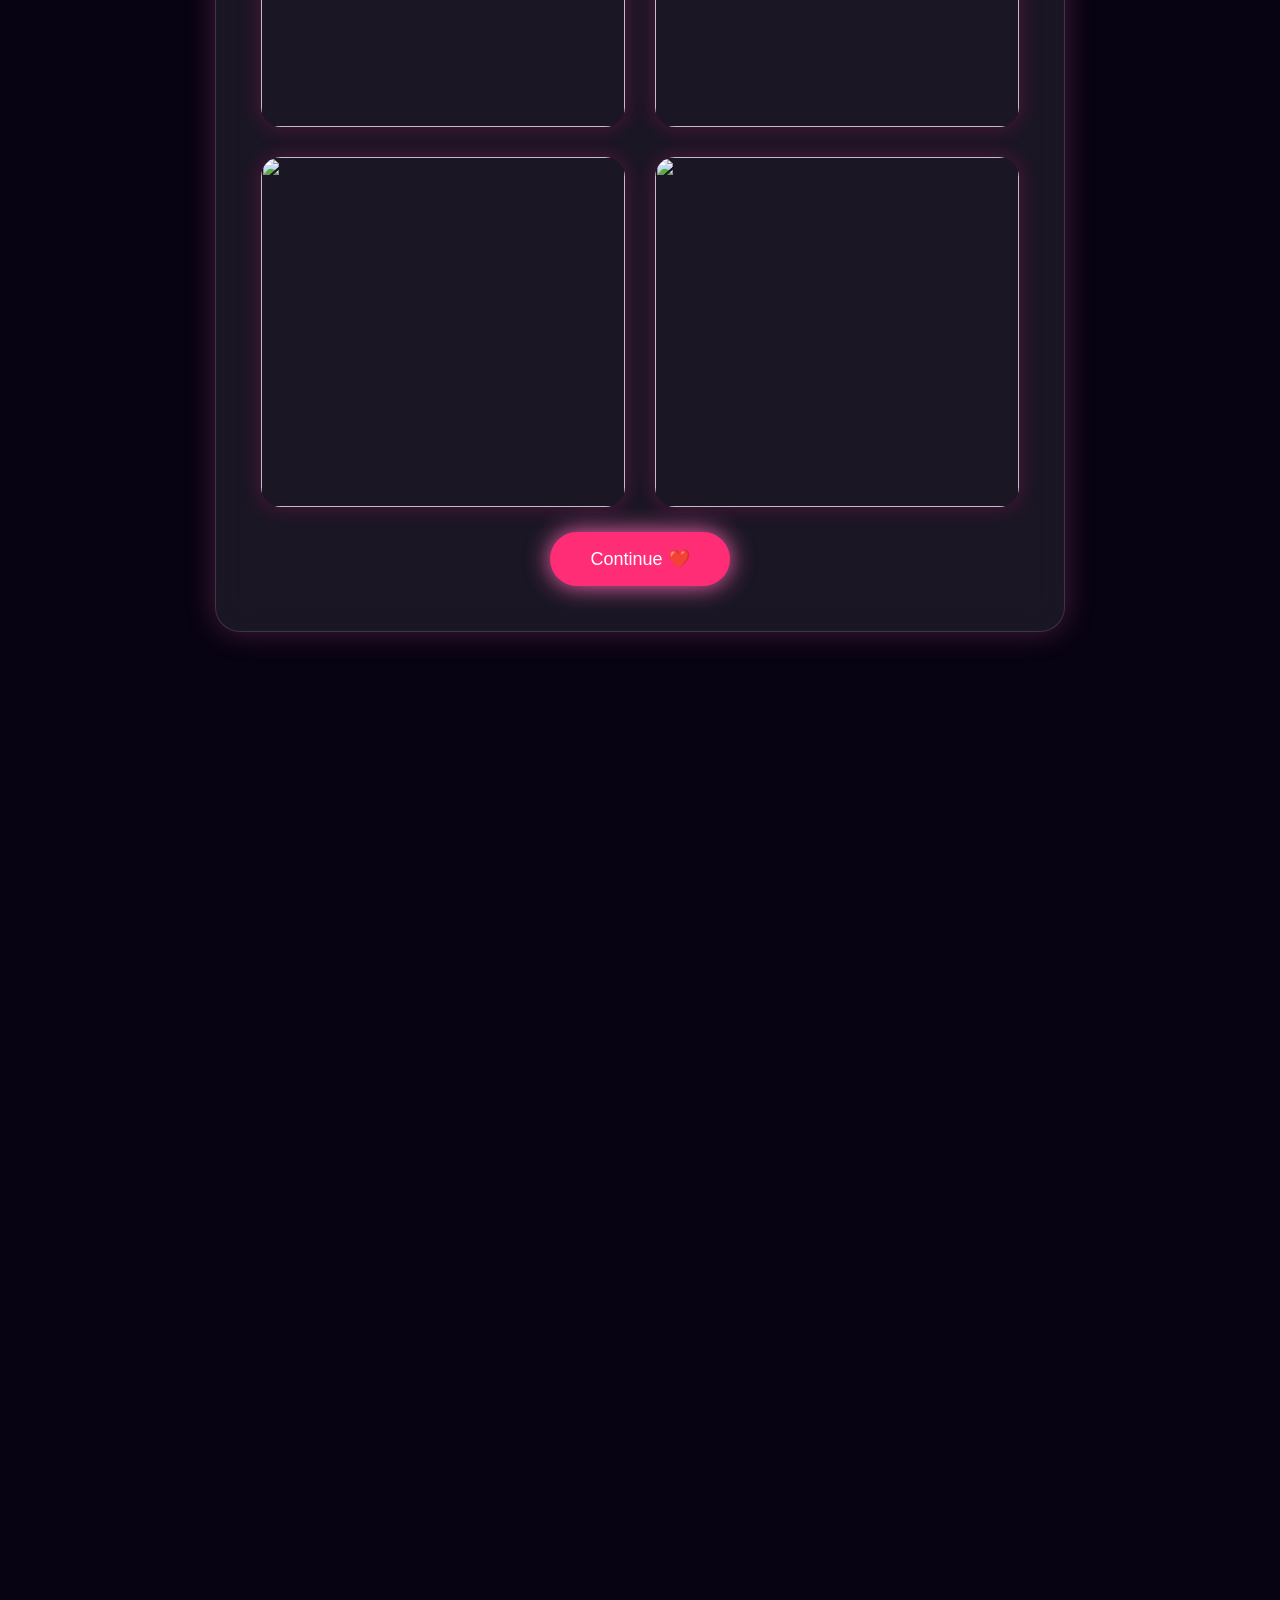
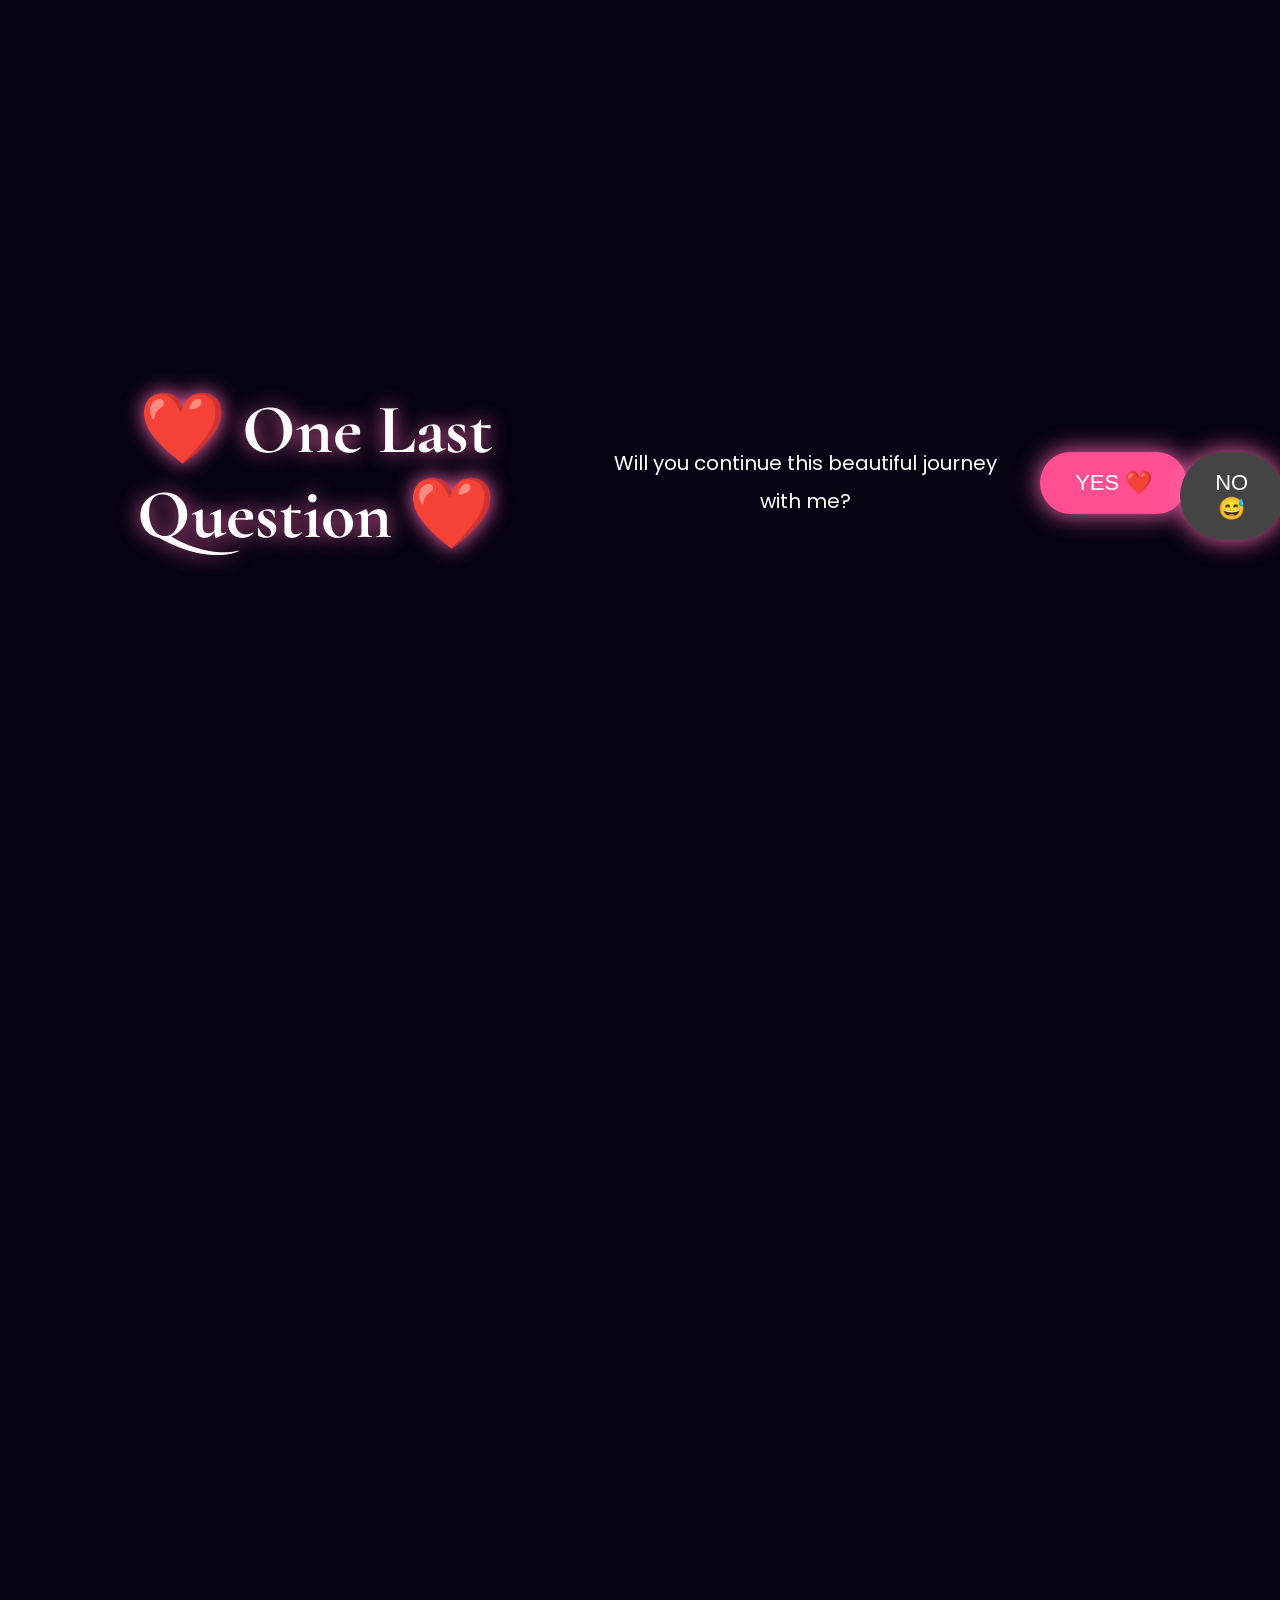
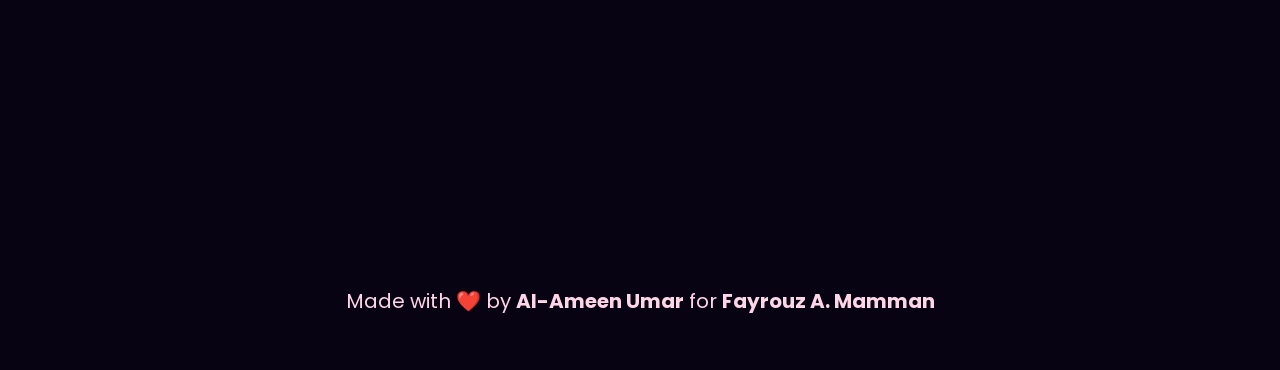
==== commit 64eb8ad1: "Update index.html" ====
--- a/index.html
+++ b/index.html
@@ -22,17 +22,35 @@
 
 <body>
 
-<!-- Loading Screen -->
+<!-- ===========================
+     LOADING SCREEN
+=========================== -->
 
 <div id="loader">
 
-<div class="loader-heart">❤️</div>
-
-<h1>Loading Your Surprise...</h1>
-
-<p>Made with ❤️ by Al-Ameen Umar</p>
-
-</div>
+    <div class="loader-heart">❤️</div>
+
+    <h1>For Fayrouz</h1>
+
+    <p>
+        A little surprise made with love...
+    </p>
+
+    <button id="startExperience">
+        🌹 Tap to Begin ❤️
+    </button>
+
+</div>
+
+<!-- Music -->
+
+<audio id="music" loop>
+
+    <source src="assets/music/BALARABA_SONG_By_FATI_NIJAR_FT_NAZIRU_SARKIN_WAKA_LATEST_HAUSA_SONG_2026(360p).mp3" type="audio/mpeg">
+
+</audio>
+
+<button id="musicBtn">🎵</button>
 
 <!-- Background -->
 
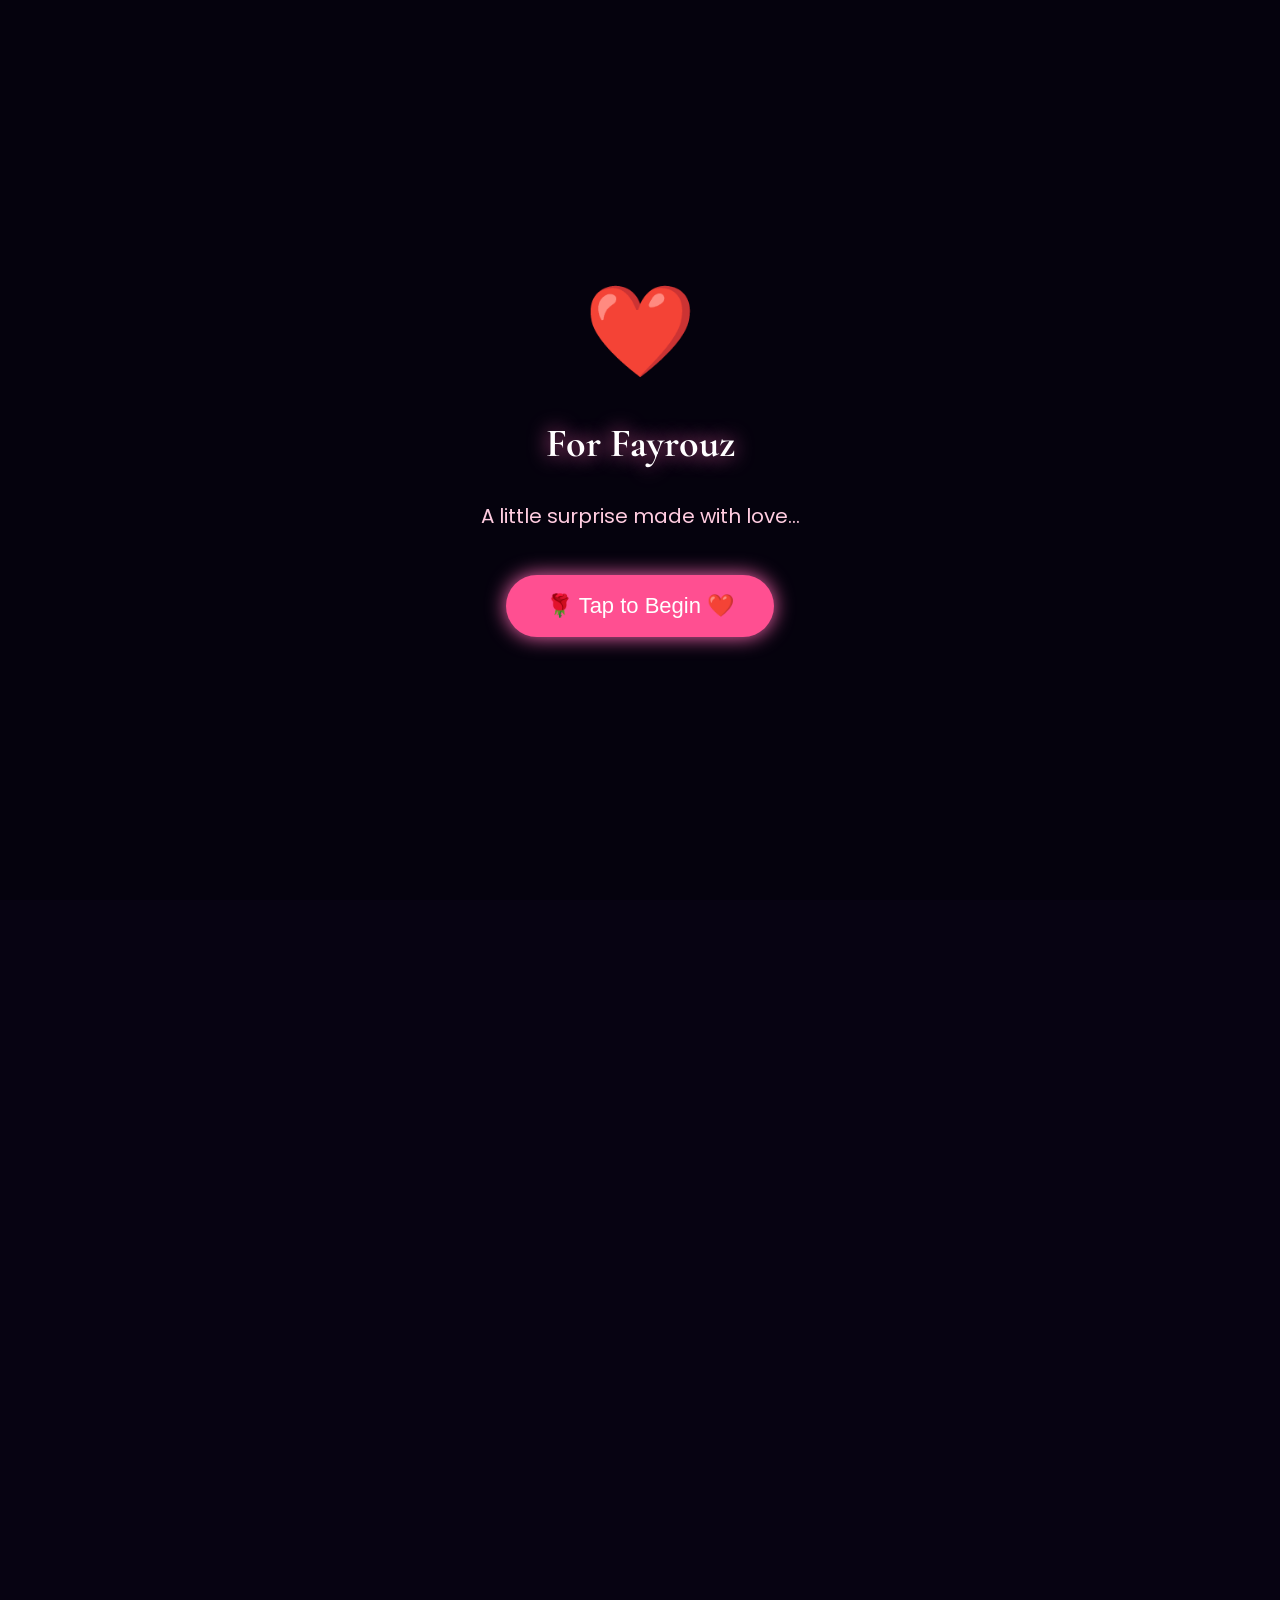
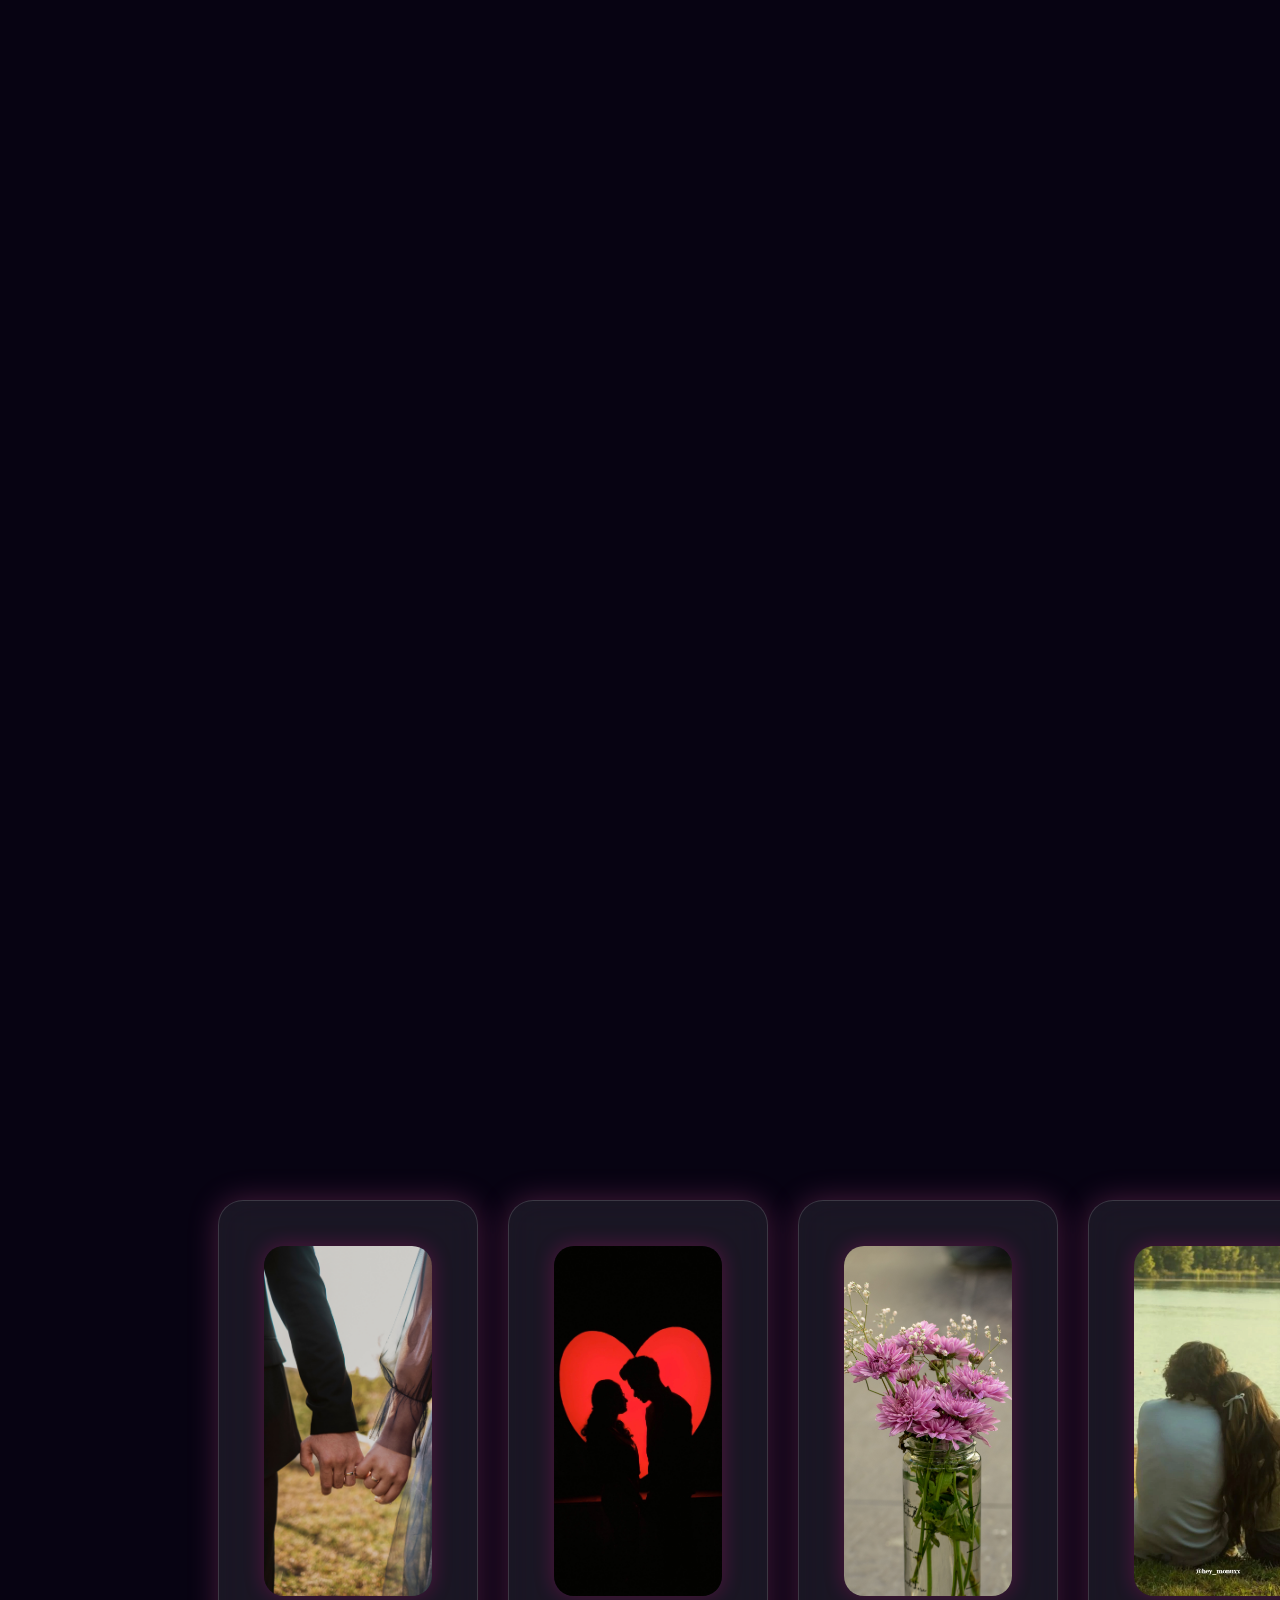
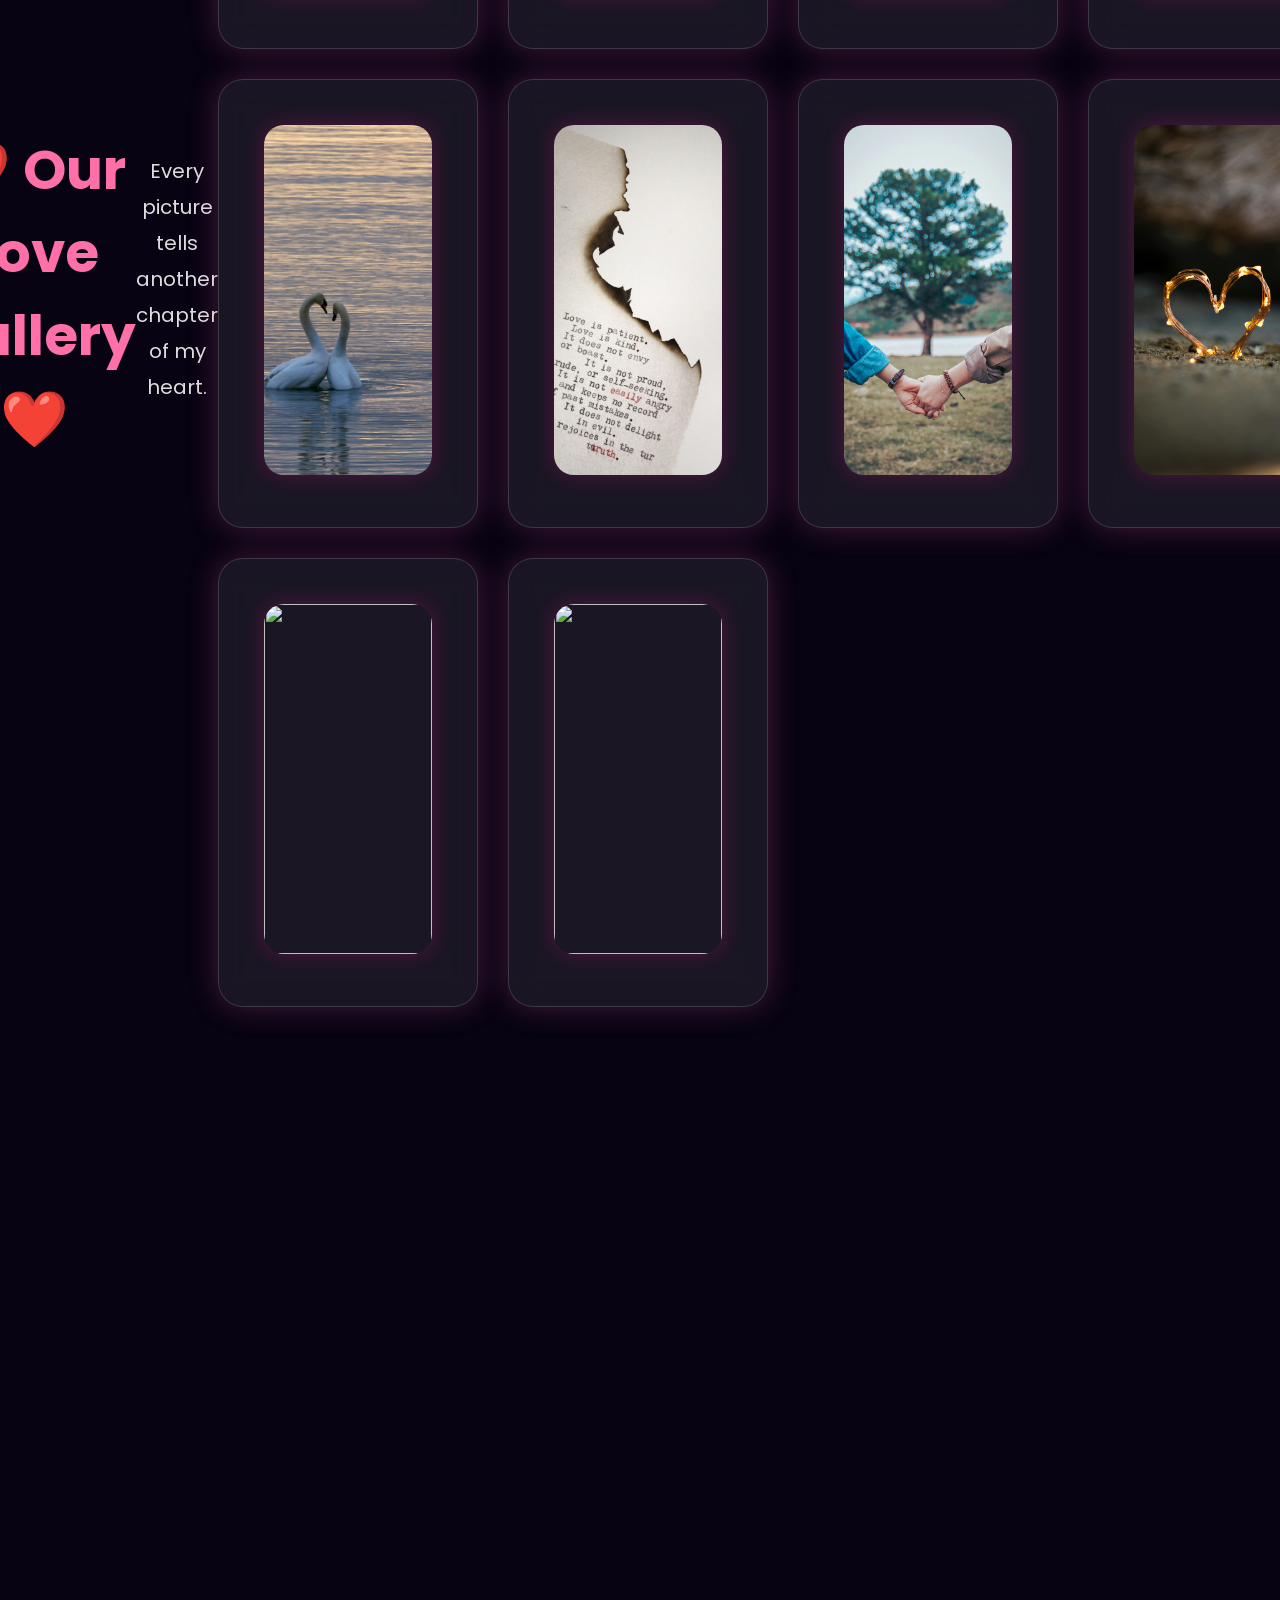
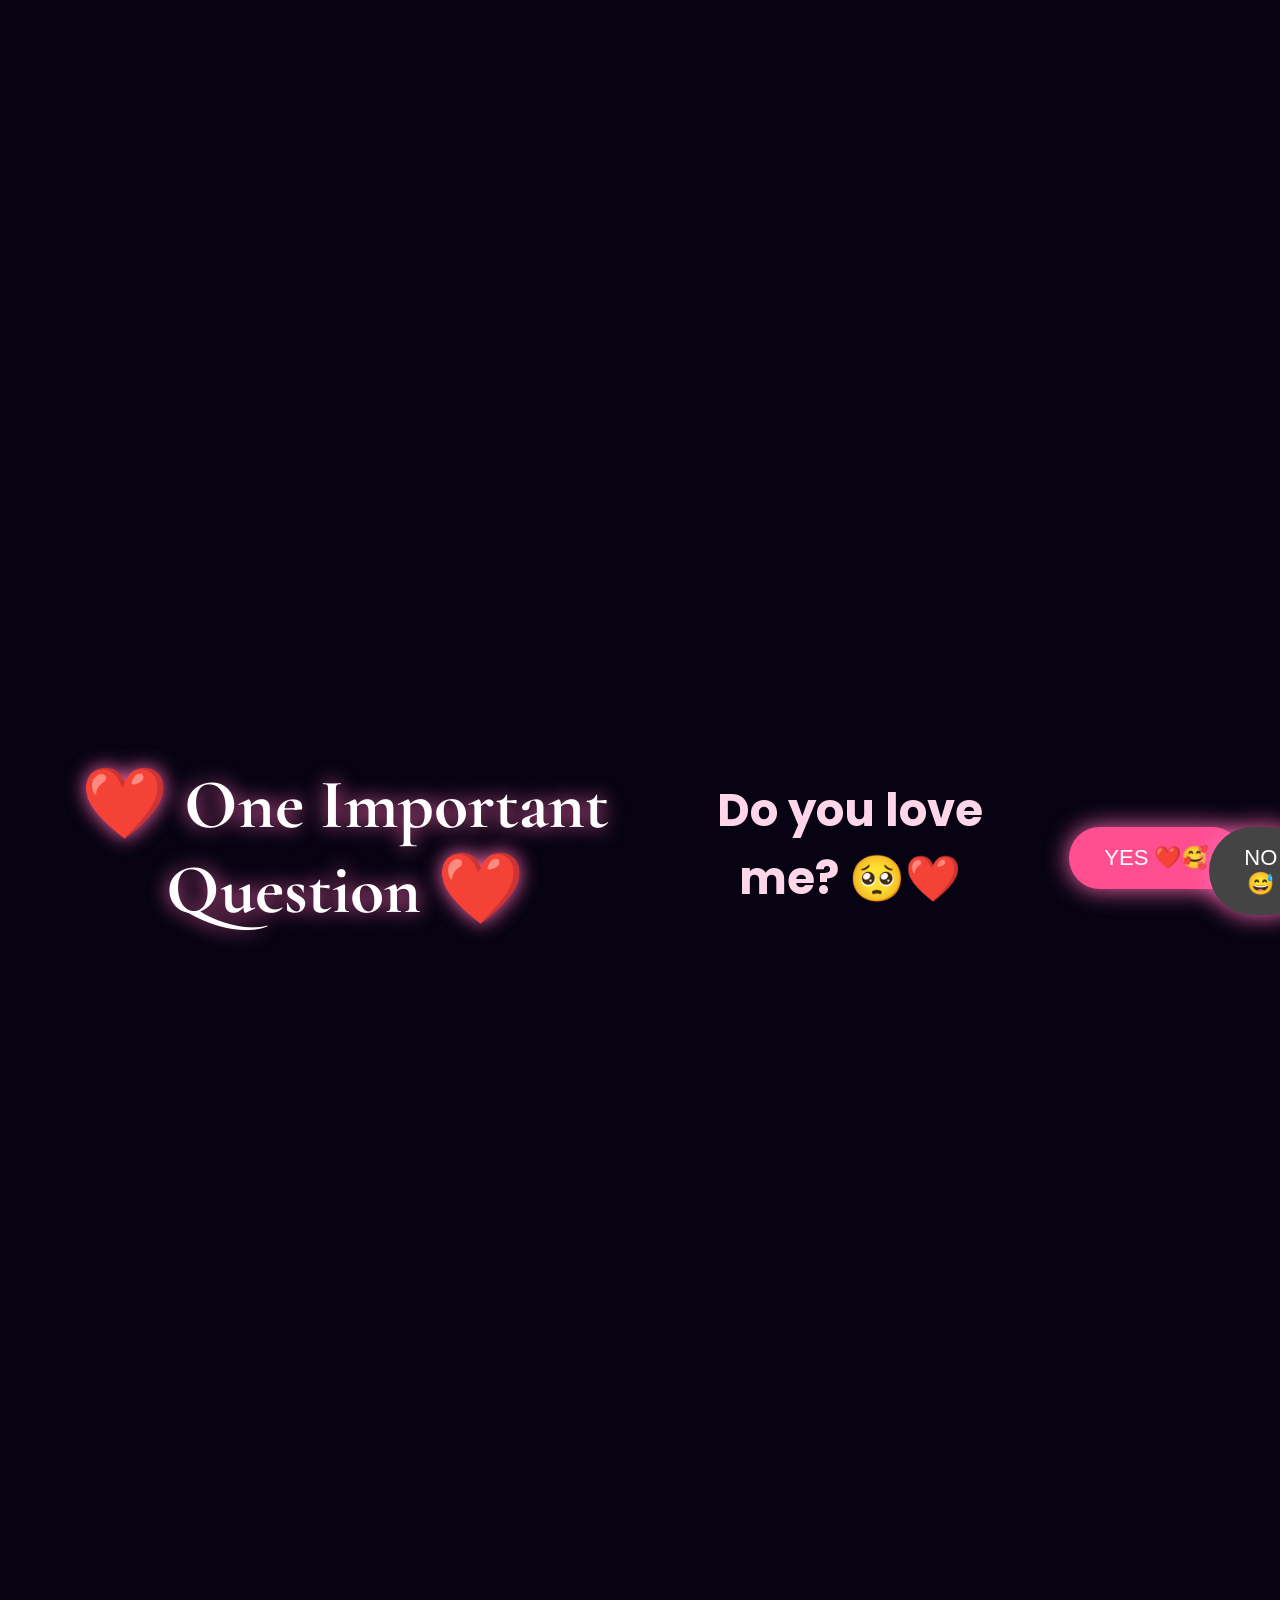
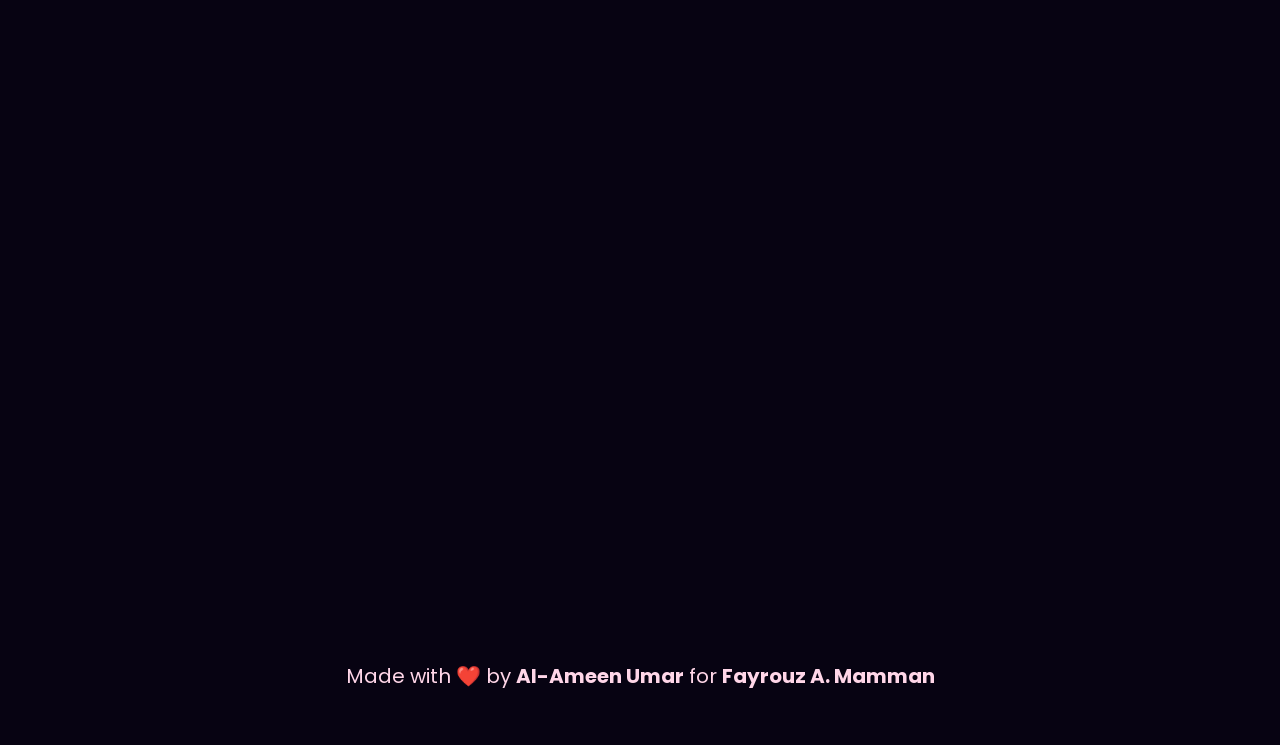
==== commit 2140c600: "Update index.html" ====
--- a/index.html
+++ b/index.html
@@ -234,27 +234,15 @@
 
 <section id="question">
 
-<h1>❤️ One Last Question ❤️</h1>
-
-<p>
-
-Will you continue this beautiful journey with me?
-
-</p>
+<h1>❤️ One Important Question ❤️</h1>
+
+<h2>Do you love me? 🥺❤️</h2>
 
 <div id="buttons">
 
-<button id="yesBtn">
-
-YES ❤️
-
-</button>
-
-<button id="noBtn">
-
-NO 😅
-
-</button>
+<button id="yesBtn">YES ❤️🥰</button>
+
+<button id="noBtn">NO 😅</button>
 
 </div>
 
--- a/style.css
+++ b/style.css
@@ -671,4 +671,68 @@
     font-size:30px;
     color:#ff4f91;
     font-weight:bold;
+}
+
+#startExperience{
+
+margin-top:40px;
+
+padding:18px 40px;
+
+font-size:22px;
+
+border:none;
+
+border-radius:50px;
+
+background:#ff4f91;
+
+color:white;
+
+cursor:pointer;
+
+transition:.4s;
+
+box-shadow:0 0 20px hotpink;
+
+}
+
+#startExperience:hover{
+
+transform:scale(1.08);
+
+box-shadow:0 0 35px hotpink;
+
+}
+
+#startExperience{
+
+margin-top:40px;
+
+padding:18px 40px;
+
+font-size:22px;
+
+border:none;
+
+border-radius:50px;
+
+background:#ff4f91;
+
+color:white;
+
+cursor:pointer;
+
+transition:.4s;
+
+box-shadow:0 0 20px hotpink;
+
+}
+
+#startExperience:hover{
+
+transform:scale(1.08);
+
+box-shadow:0 0 35px hotpink;
+
 }
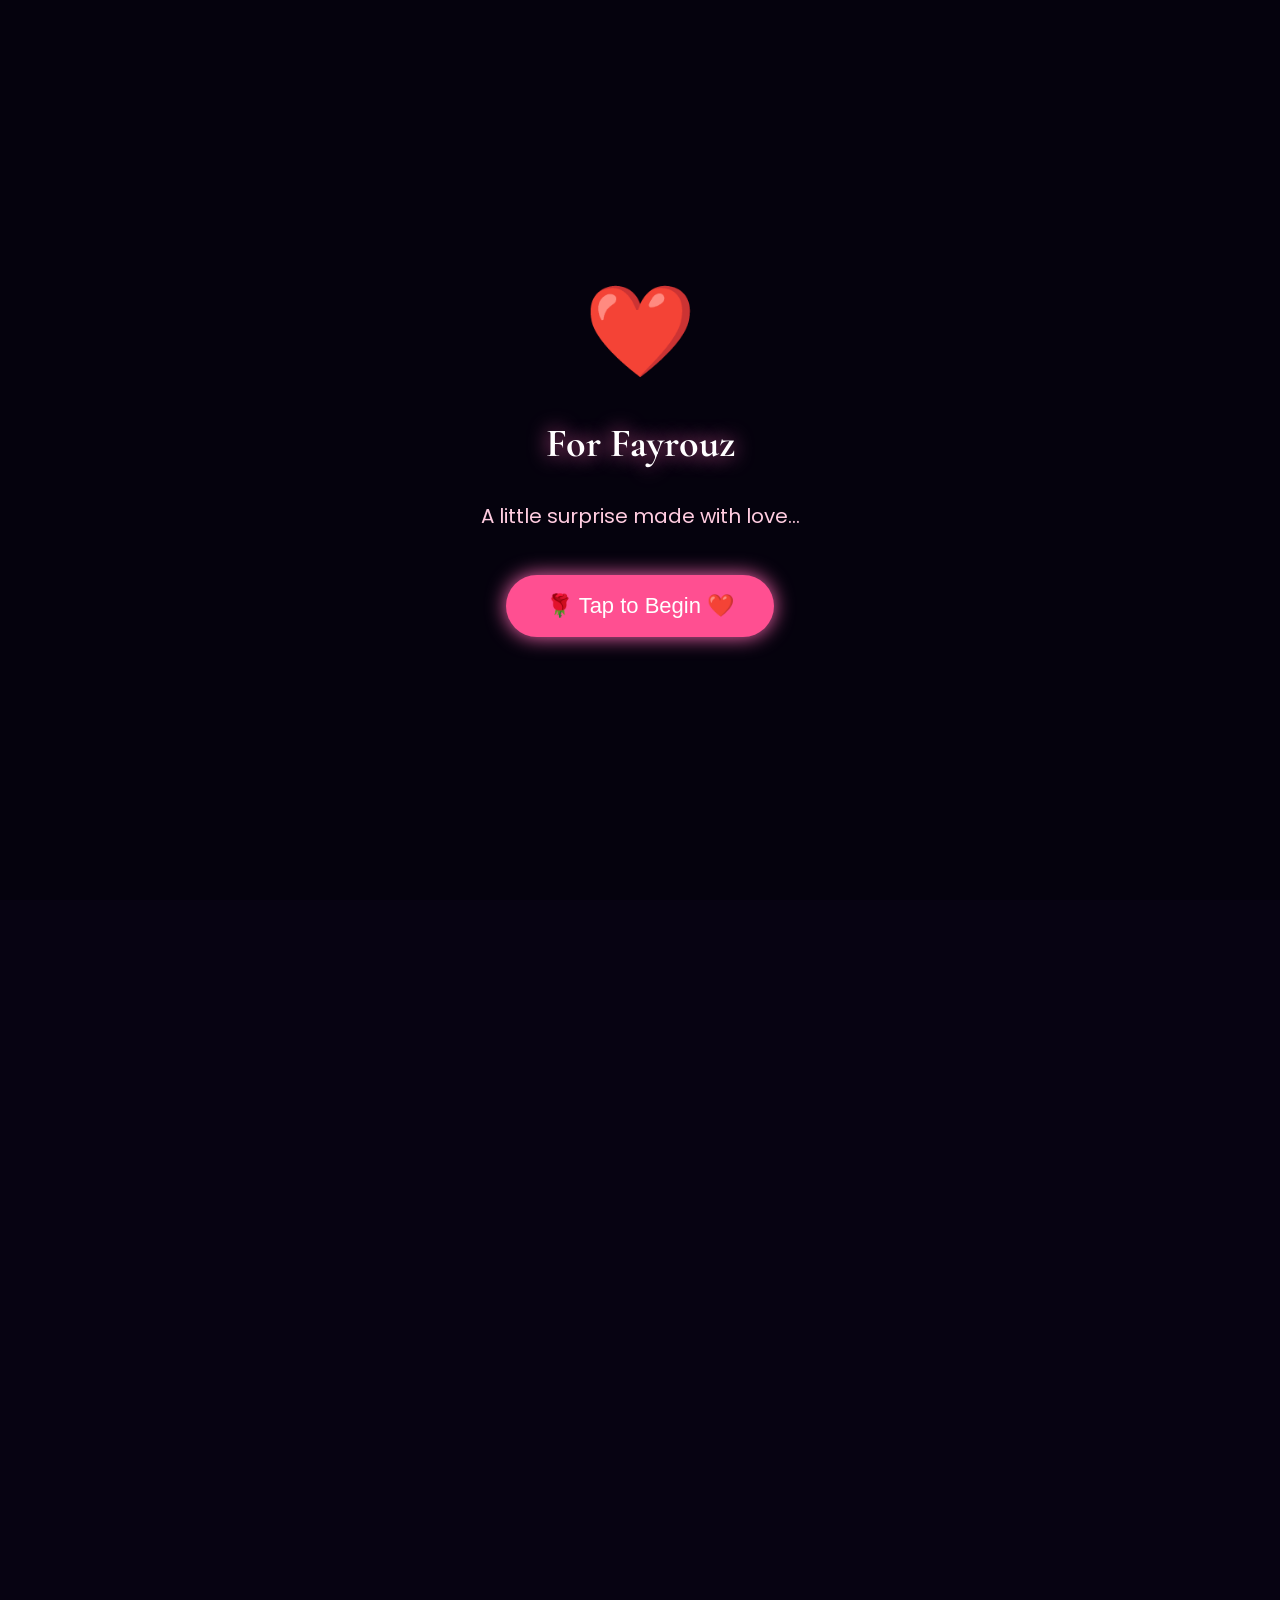
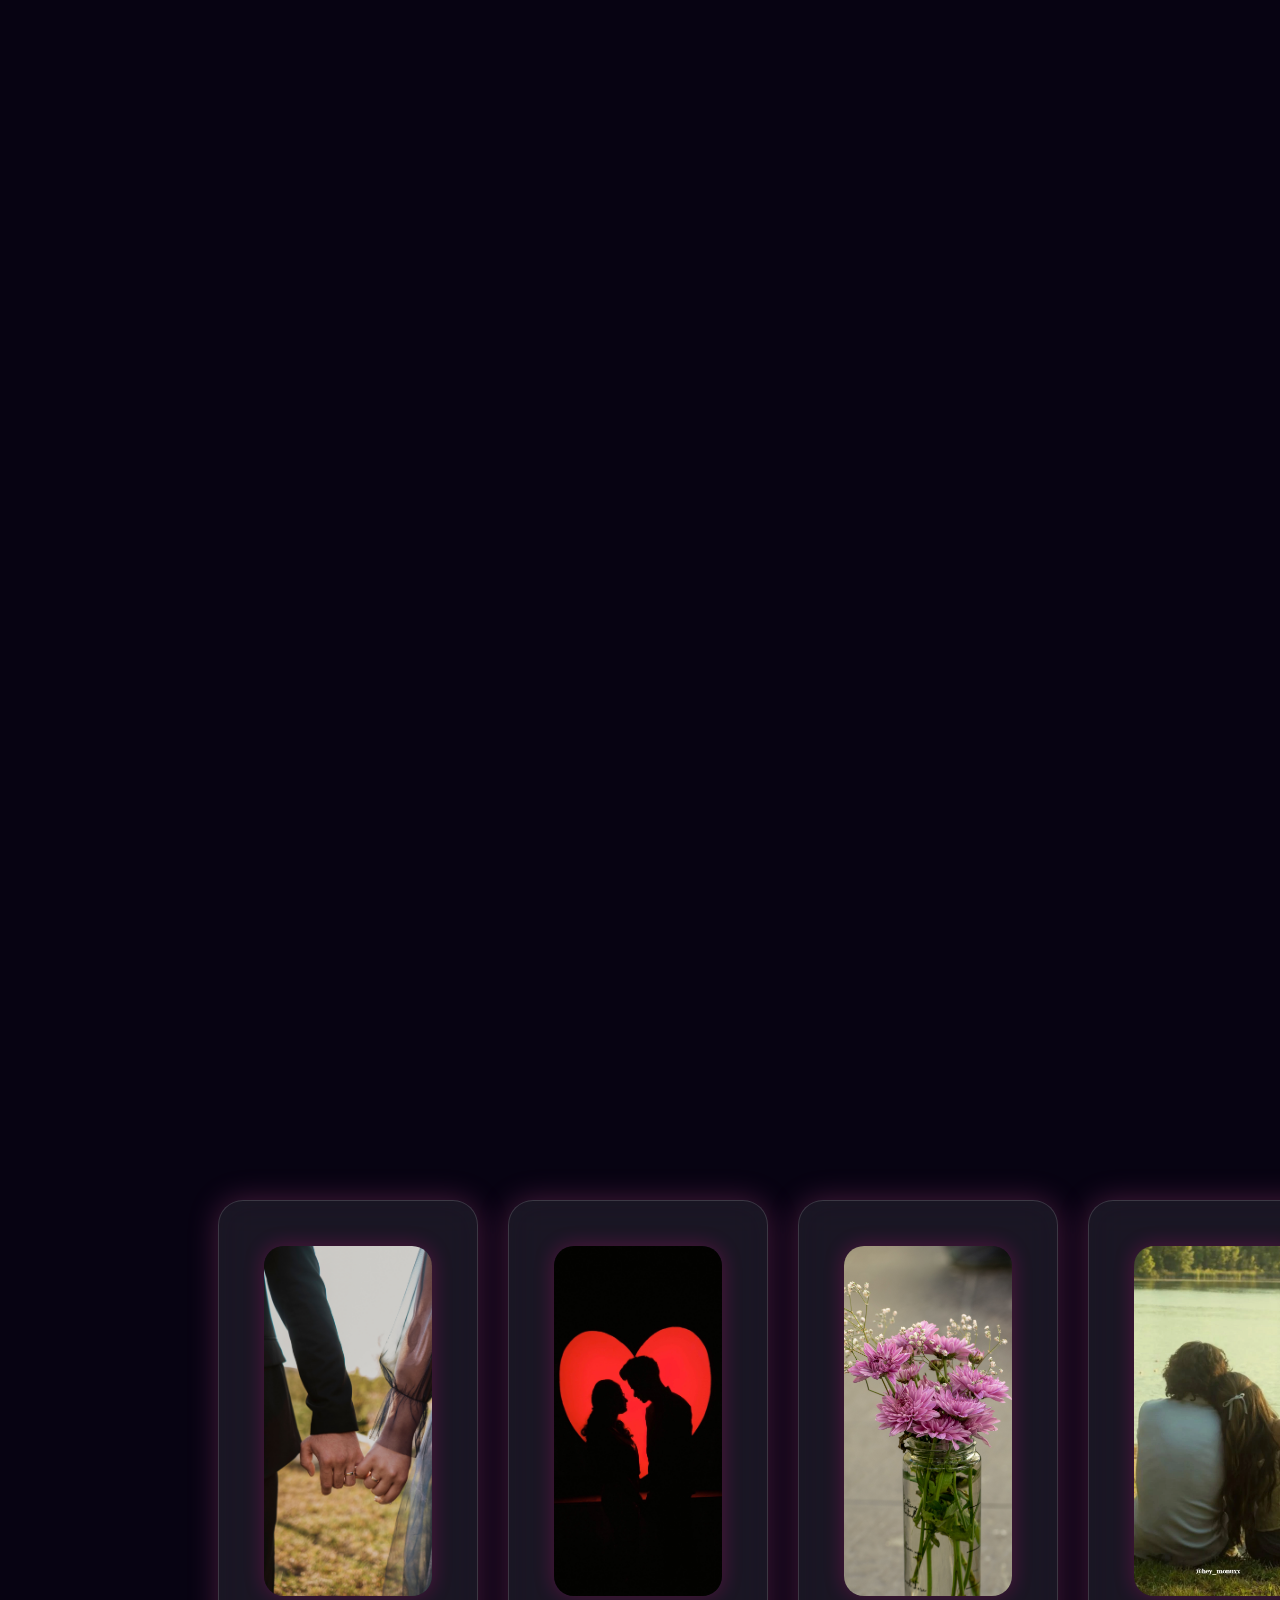
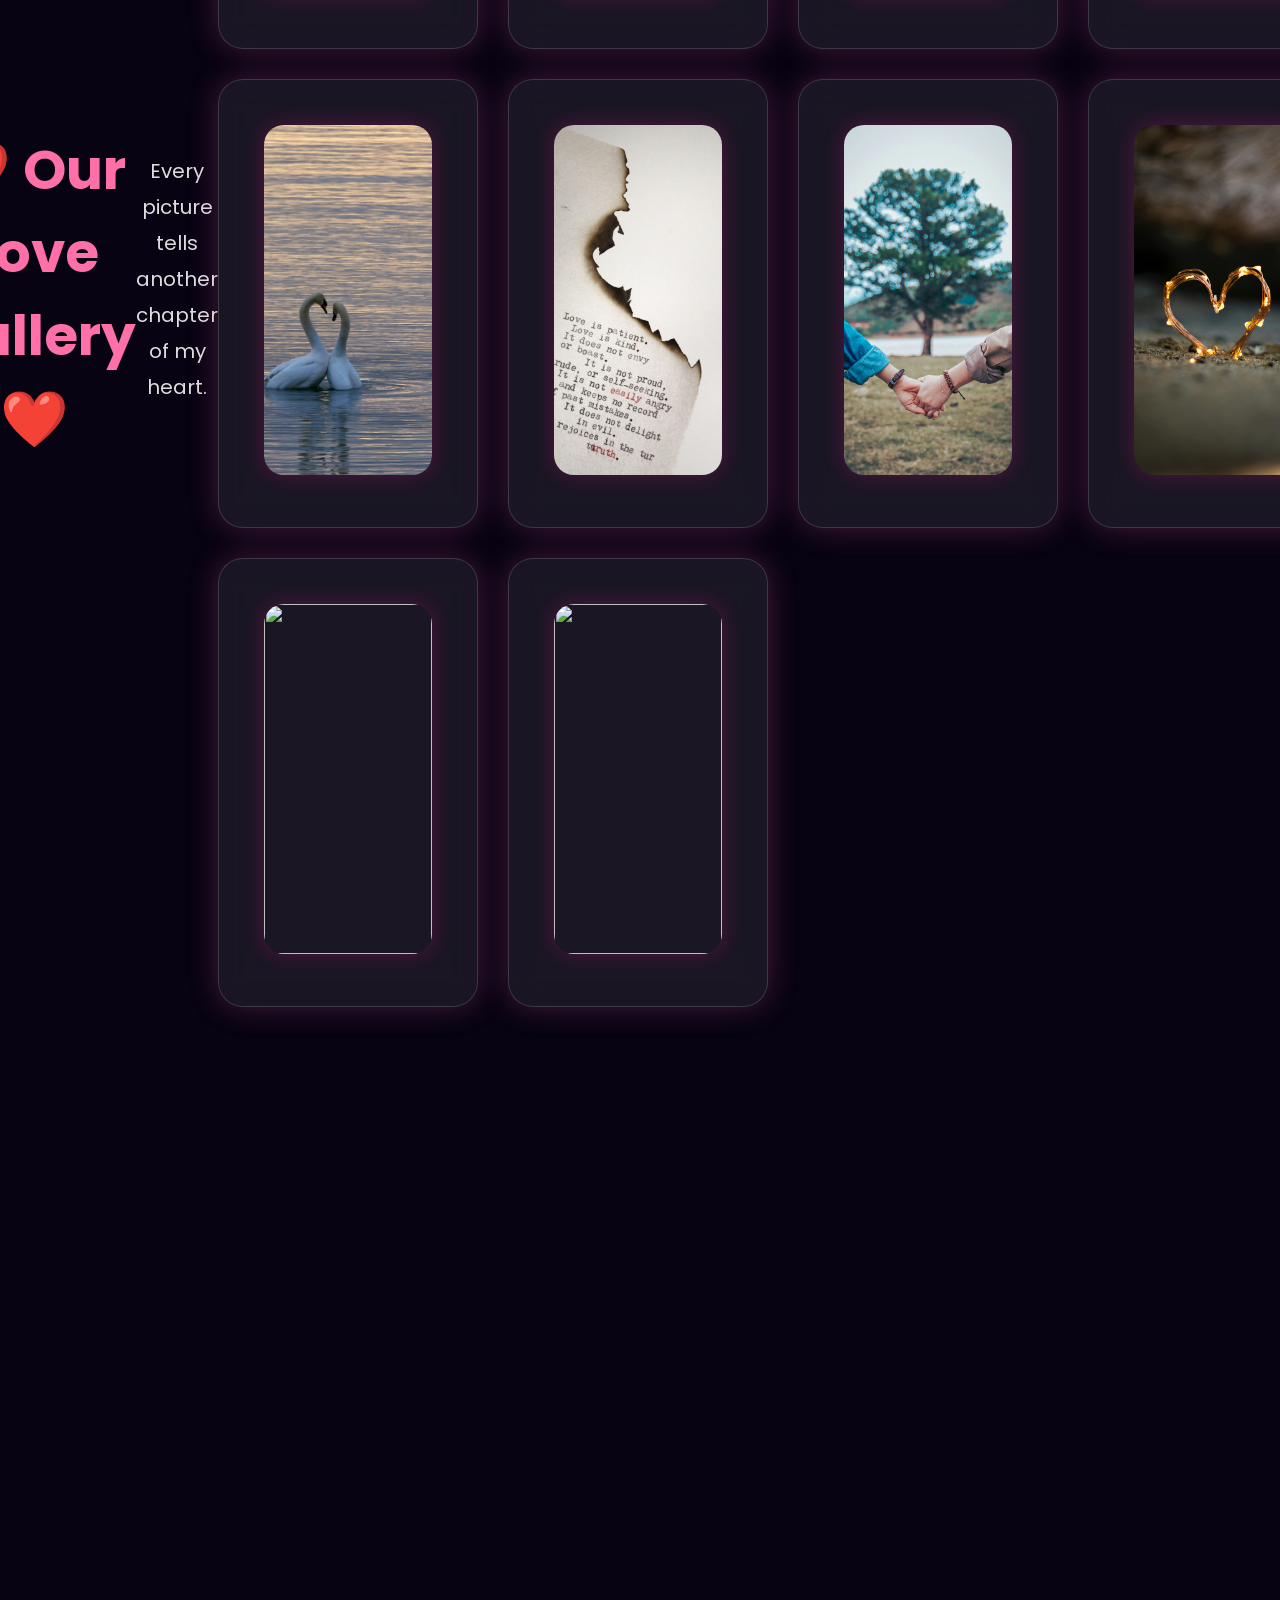
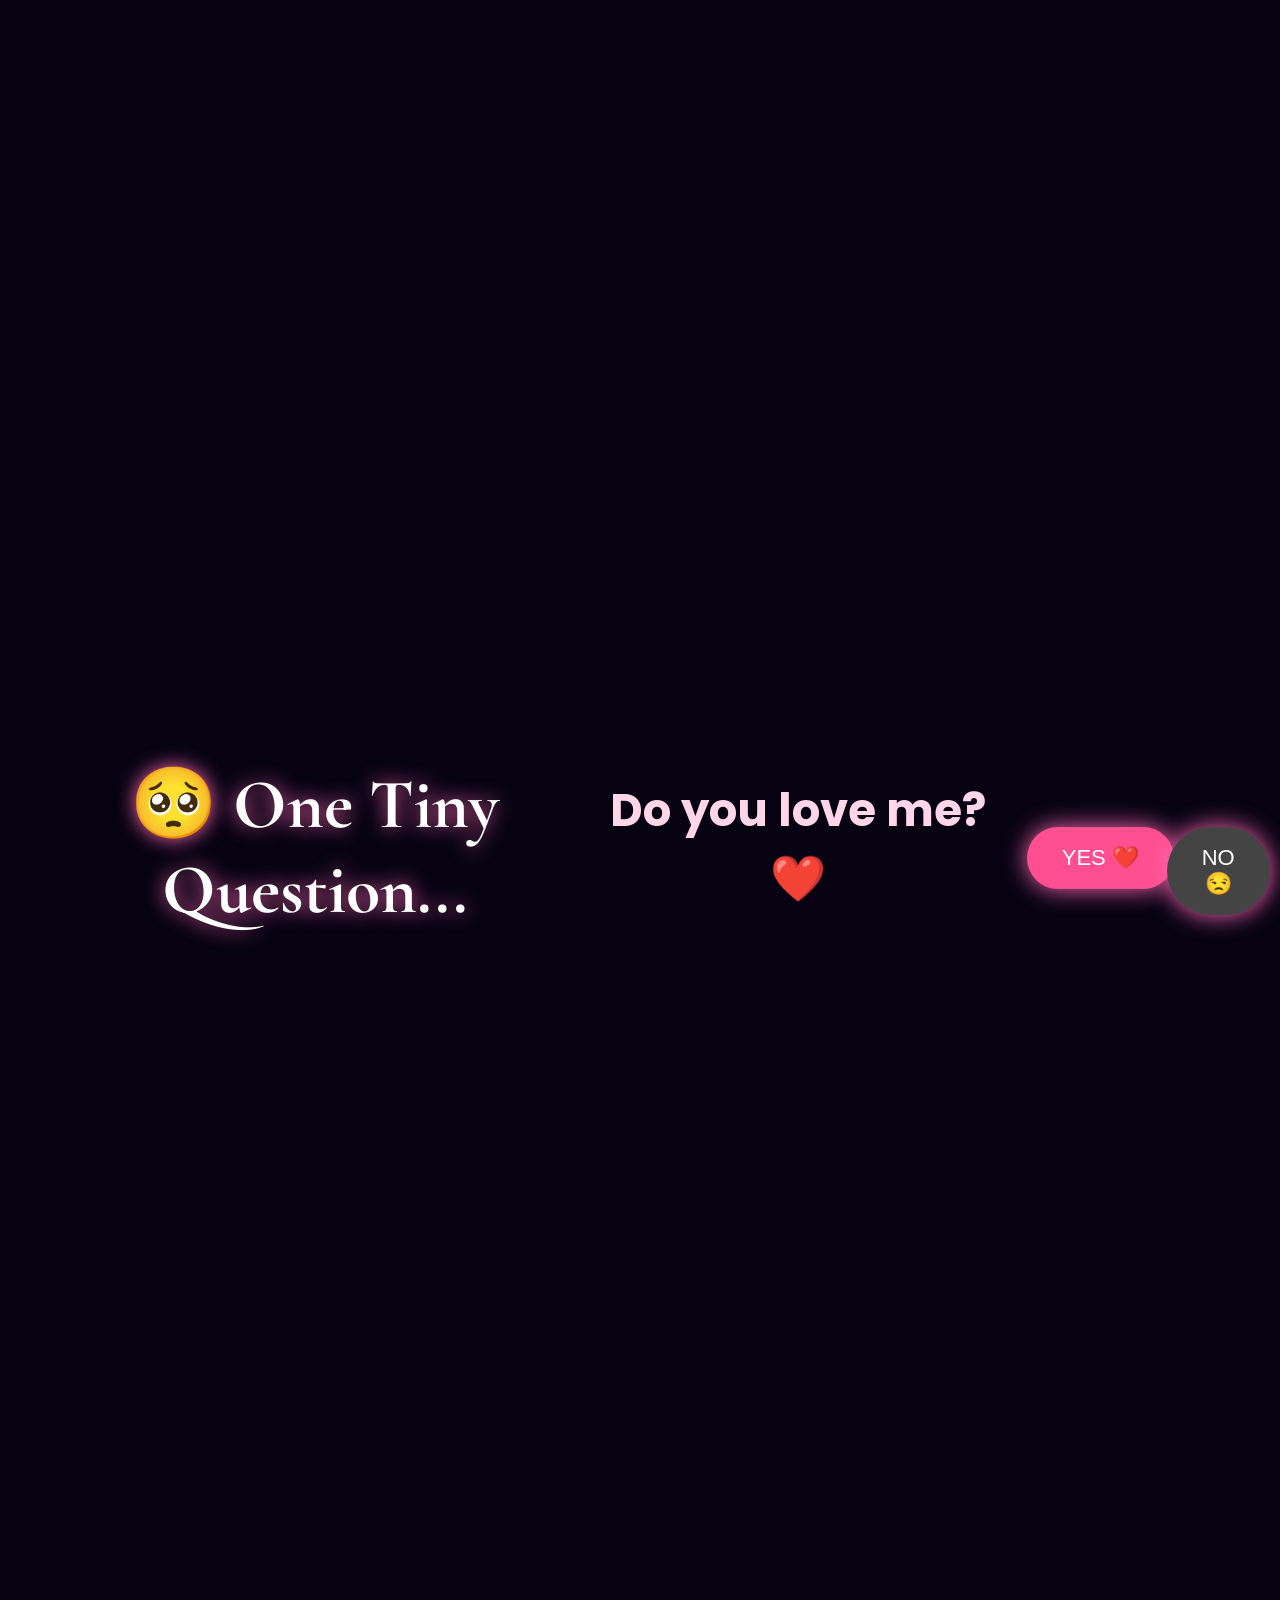
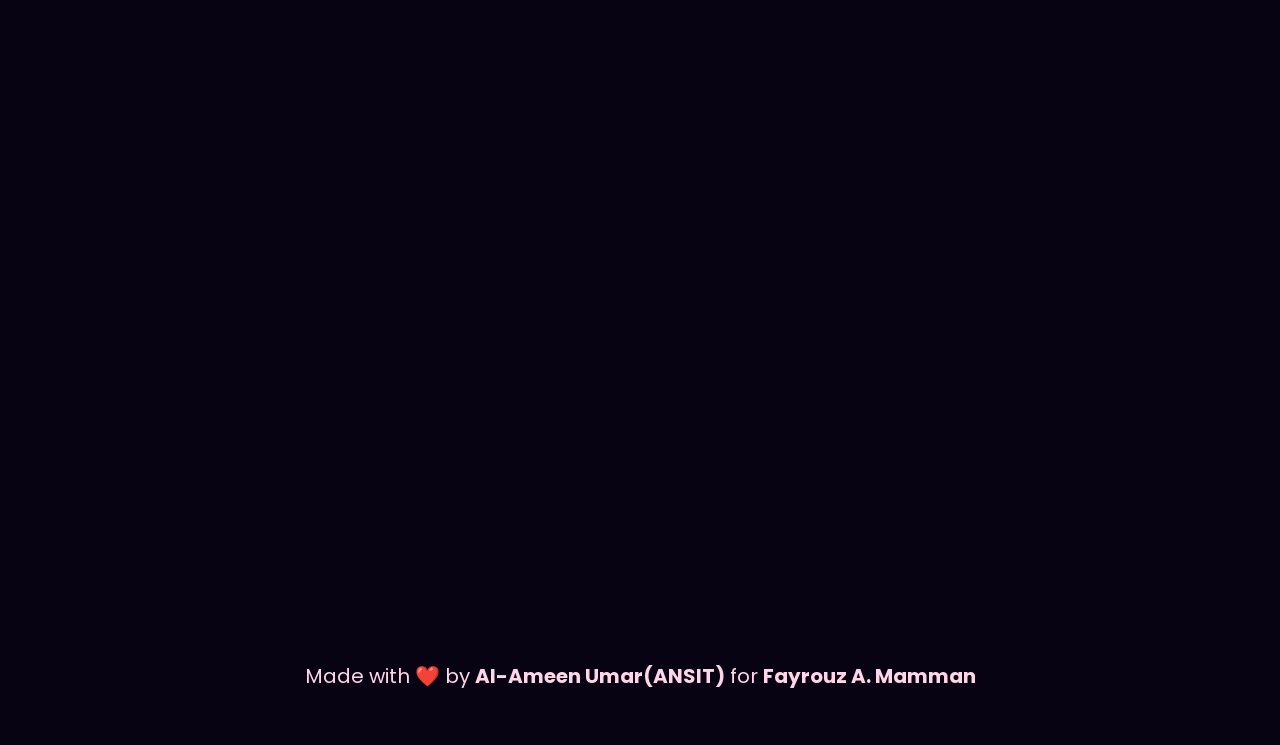
==== commit 64e4c449: "Update index.html" ====
--- a/index.html
+++ b/index.html
@@ -234,15 +234,21 @@
 
 <section id="question">
 
-<h1>❤️ One Important Question ❤️</h1>
-
-<h2>Do you love me? 🥺❤️</h2>
+<h1>🥺 One Tiny Question...</h1>
+
+<h2 id="loveQuestion">
+Do you love me? ❤️
+</h2>
 
 <div id="buttons">
 
-<button id="yesBtn">YES ❤️🥰</button>
-
-<button id="noBtn">NO 😅</button>
+<button id="yesBtn">
+YES ❤️
+</button>
+
+<button id="noBtn">
+NO 😒
+</button>
 
 </div>
 
@@ -270,7 +276,7 @@
 
 Made with ❤️ by
 
-<b>Al-Ameen Umar</b>
+<b>Al-Ameen Umar(ANSIT)</b>
 
 for
 
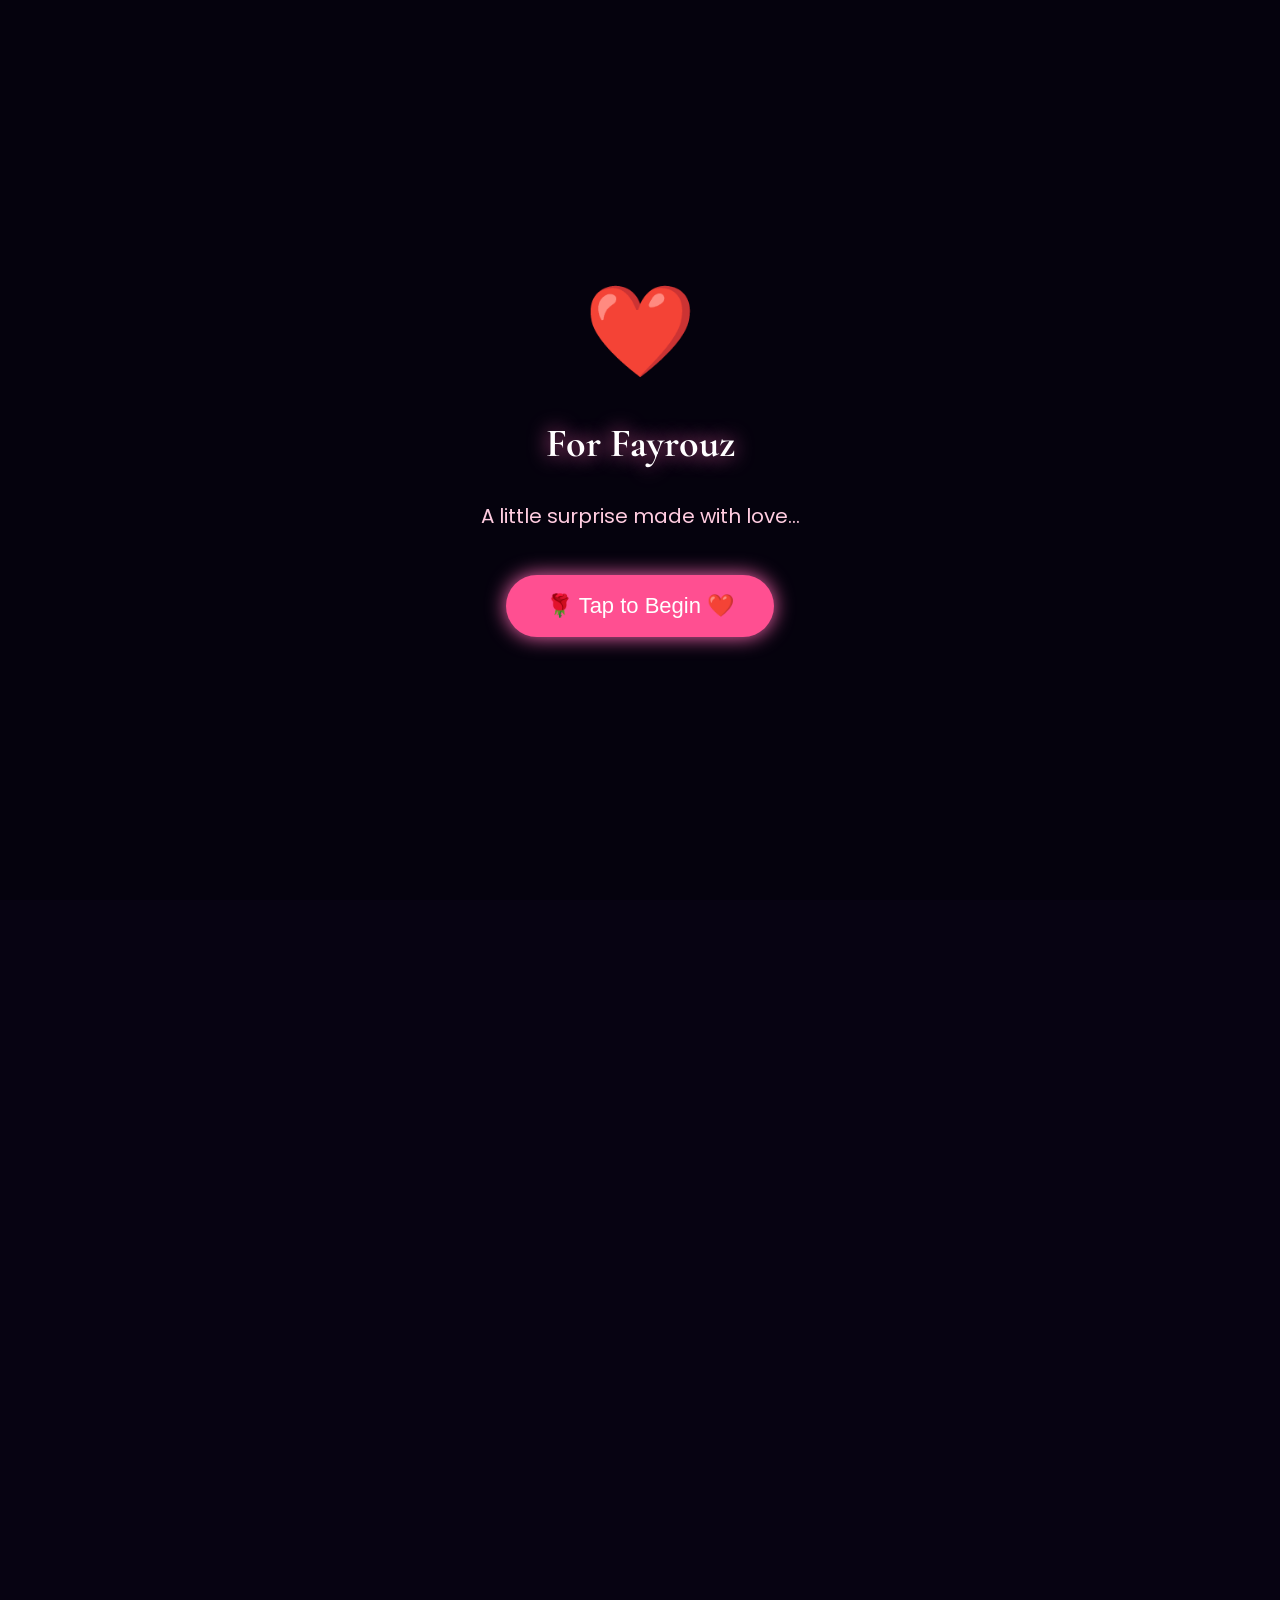
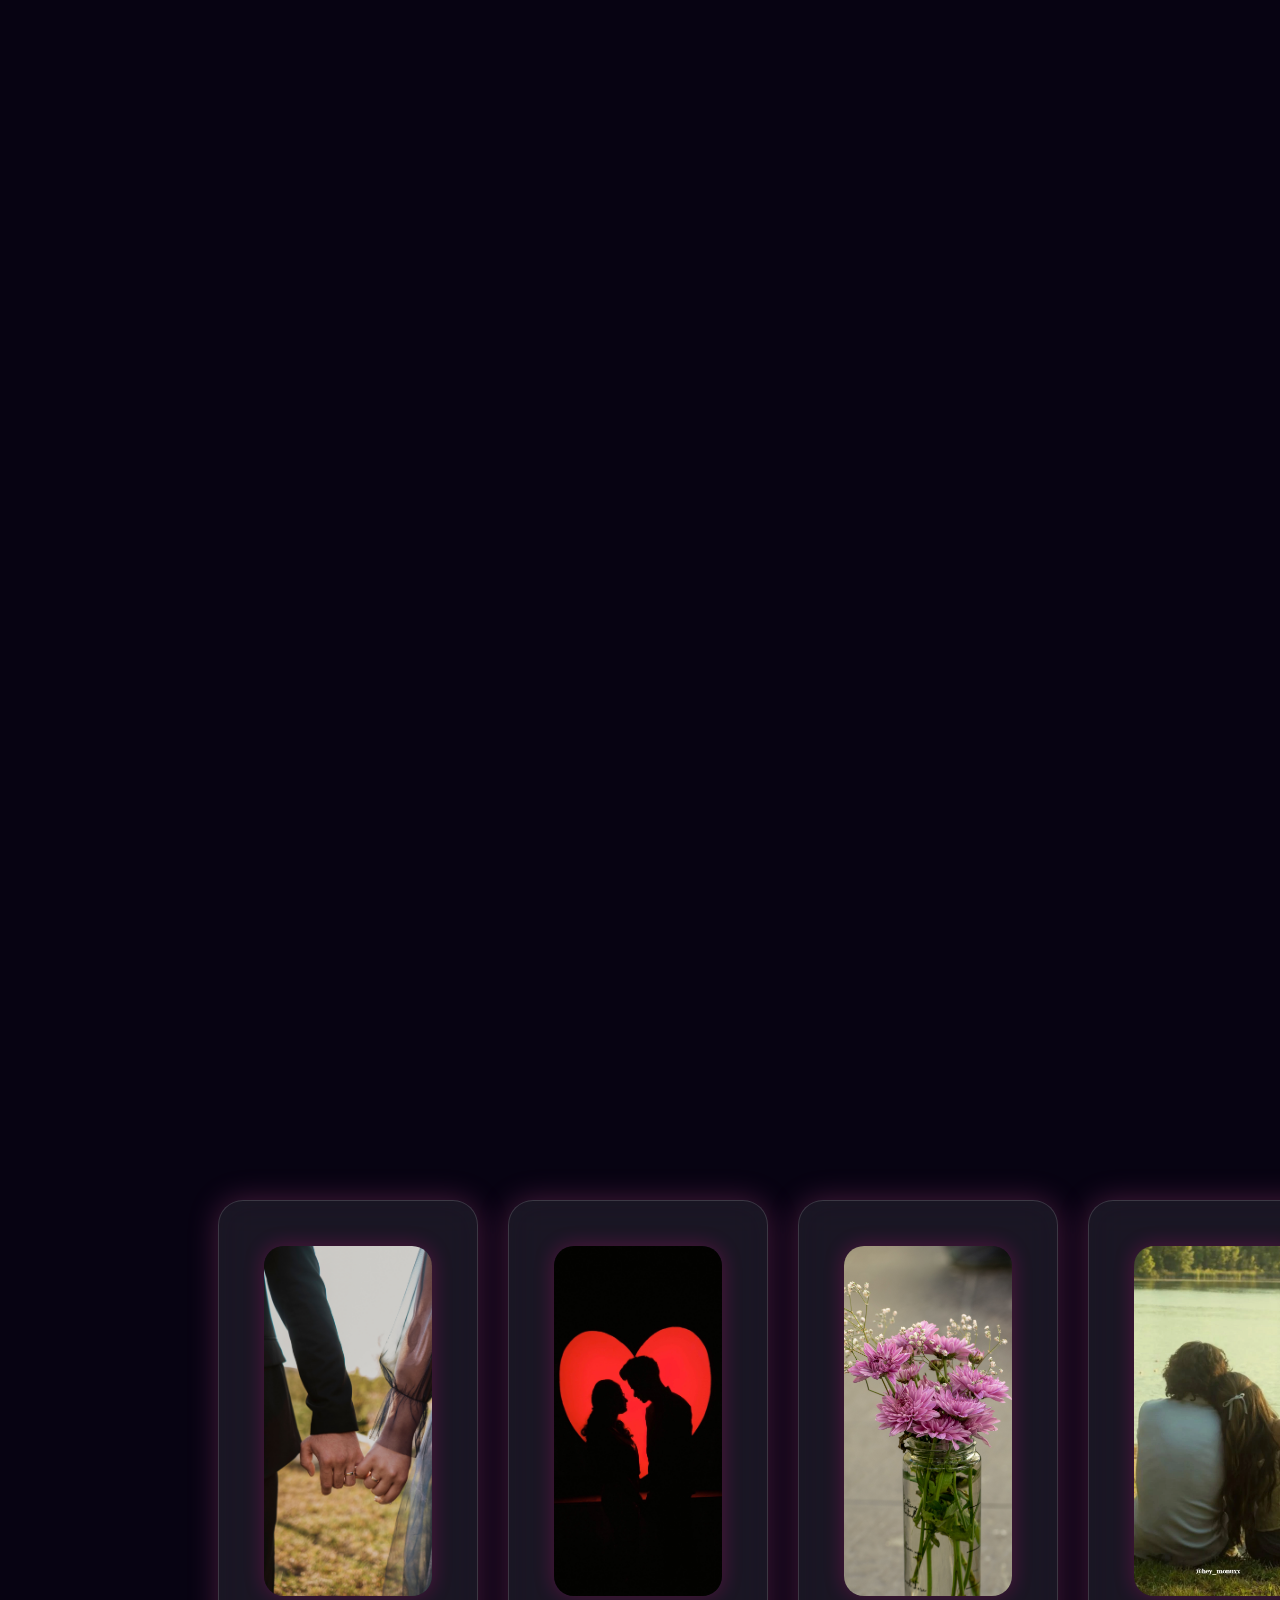
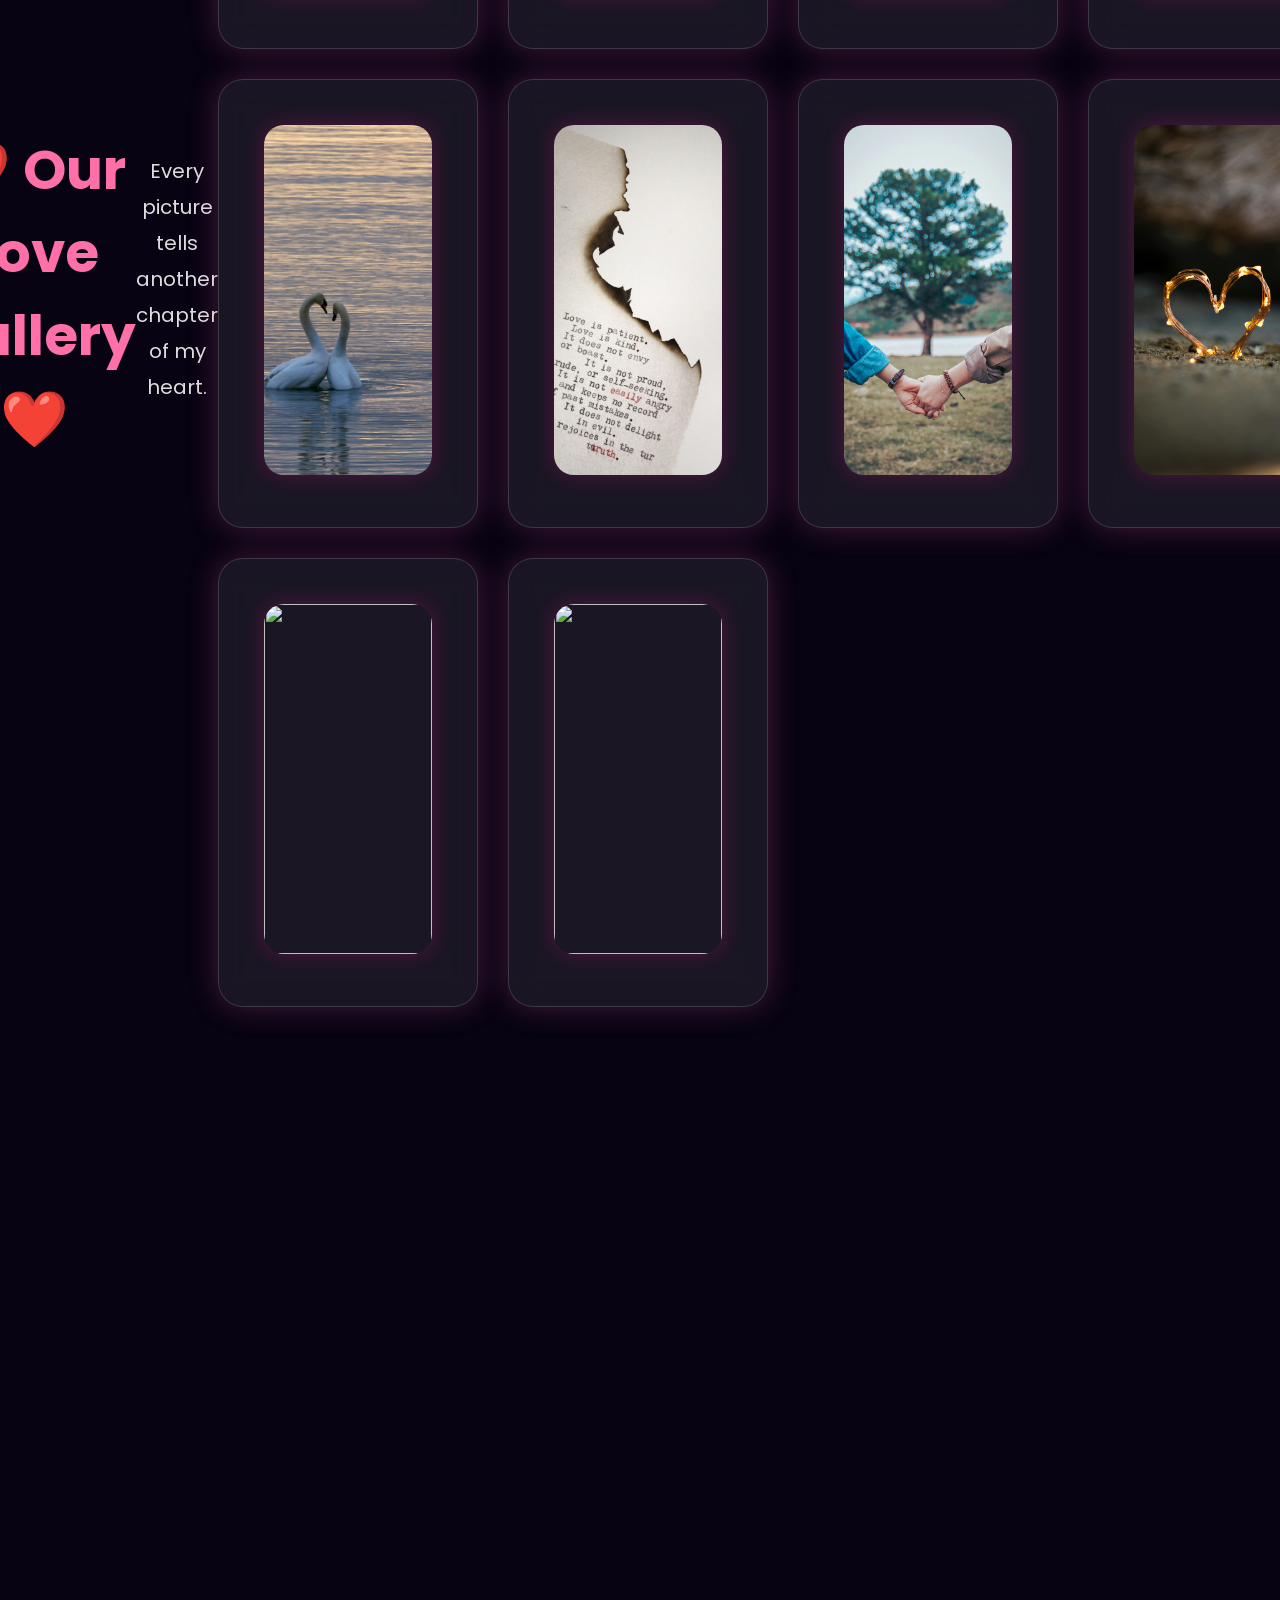
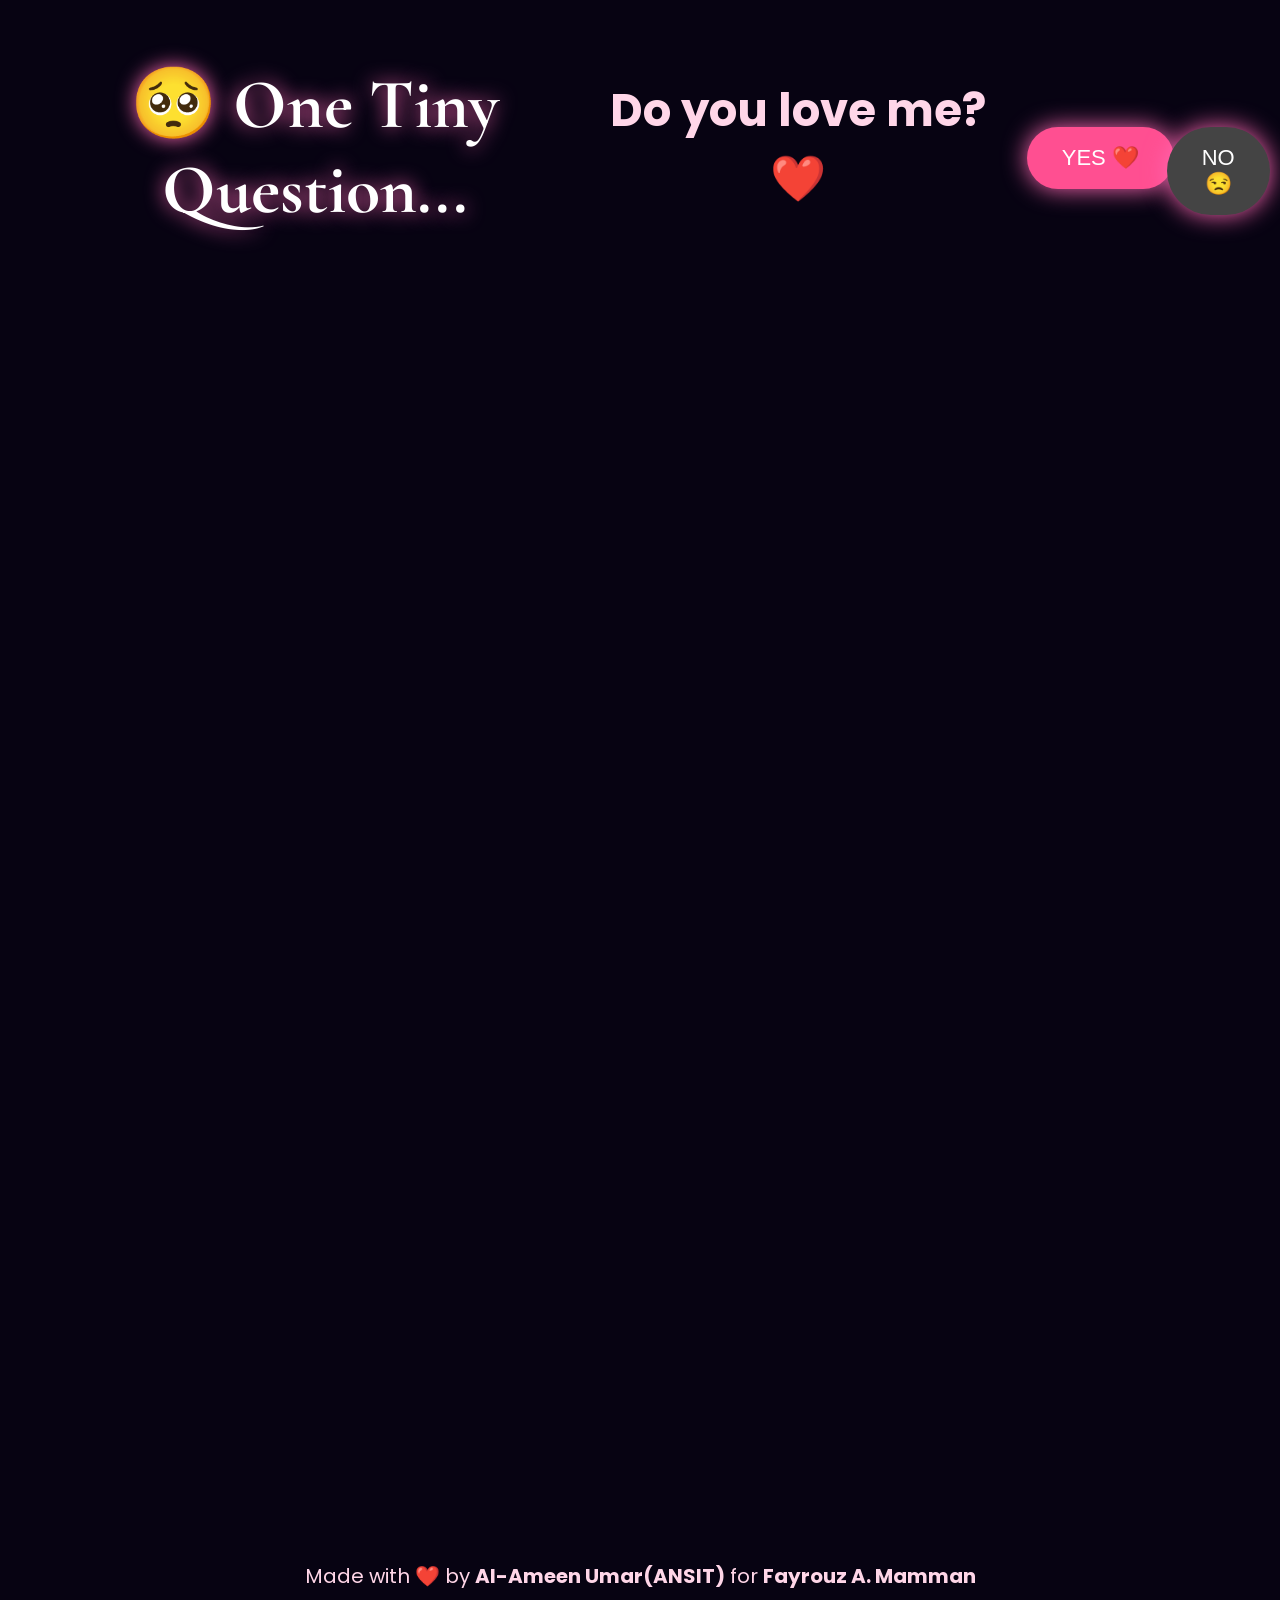
==== commit 2ab70bba: "Update index.html" ====
--- a/index.html
+++ b/index.html
@@ -226,6 +226,8 @@
 
 </section>
 
+<section id="reasons"></section>
+
 <!-- Surprise -->
 
 <section id="surprise"></section>
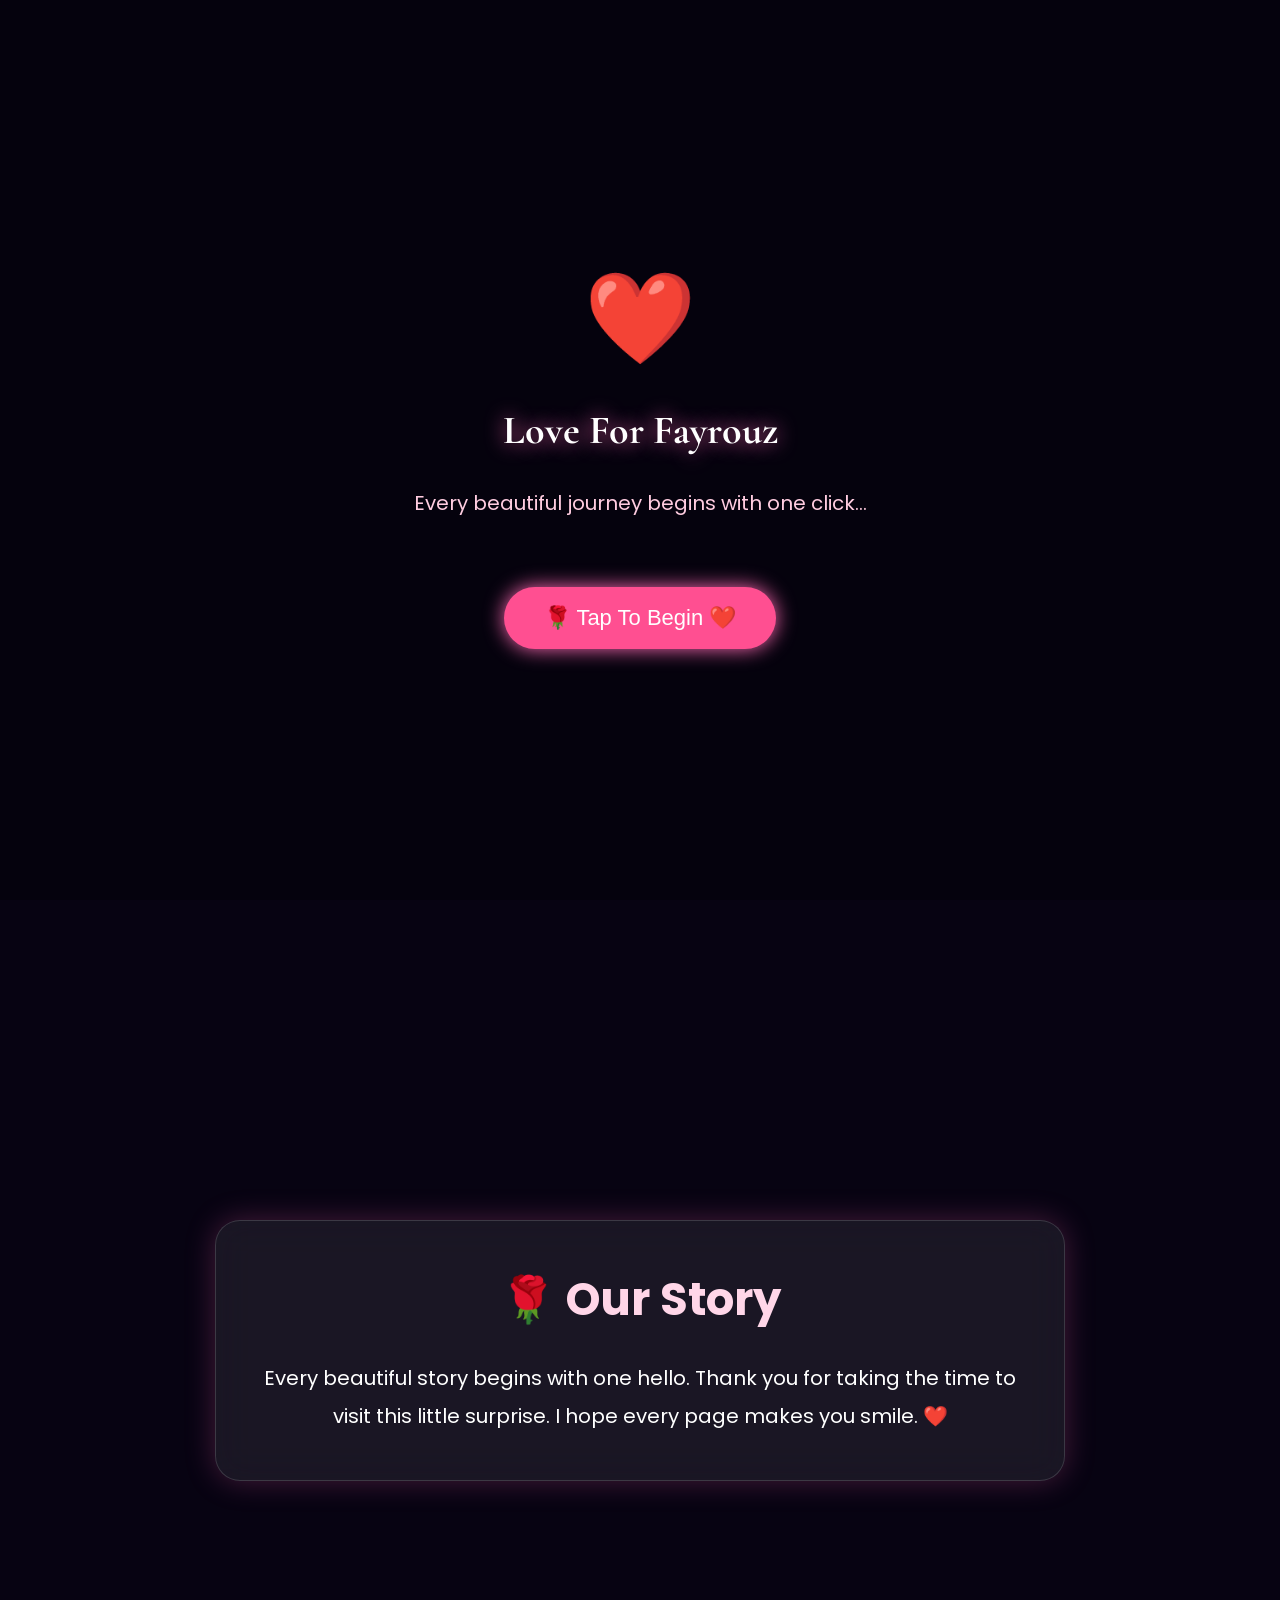
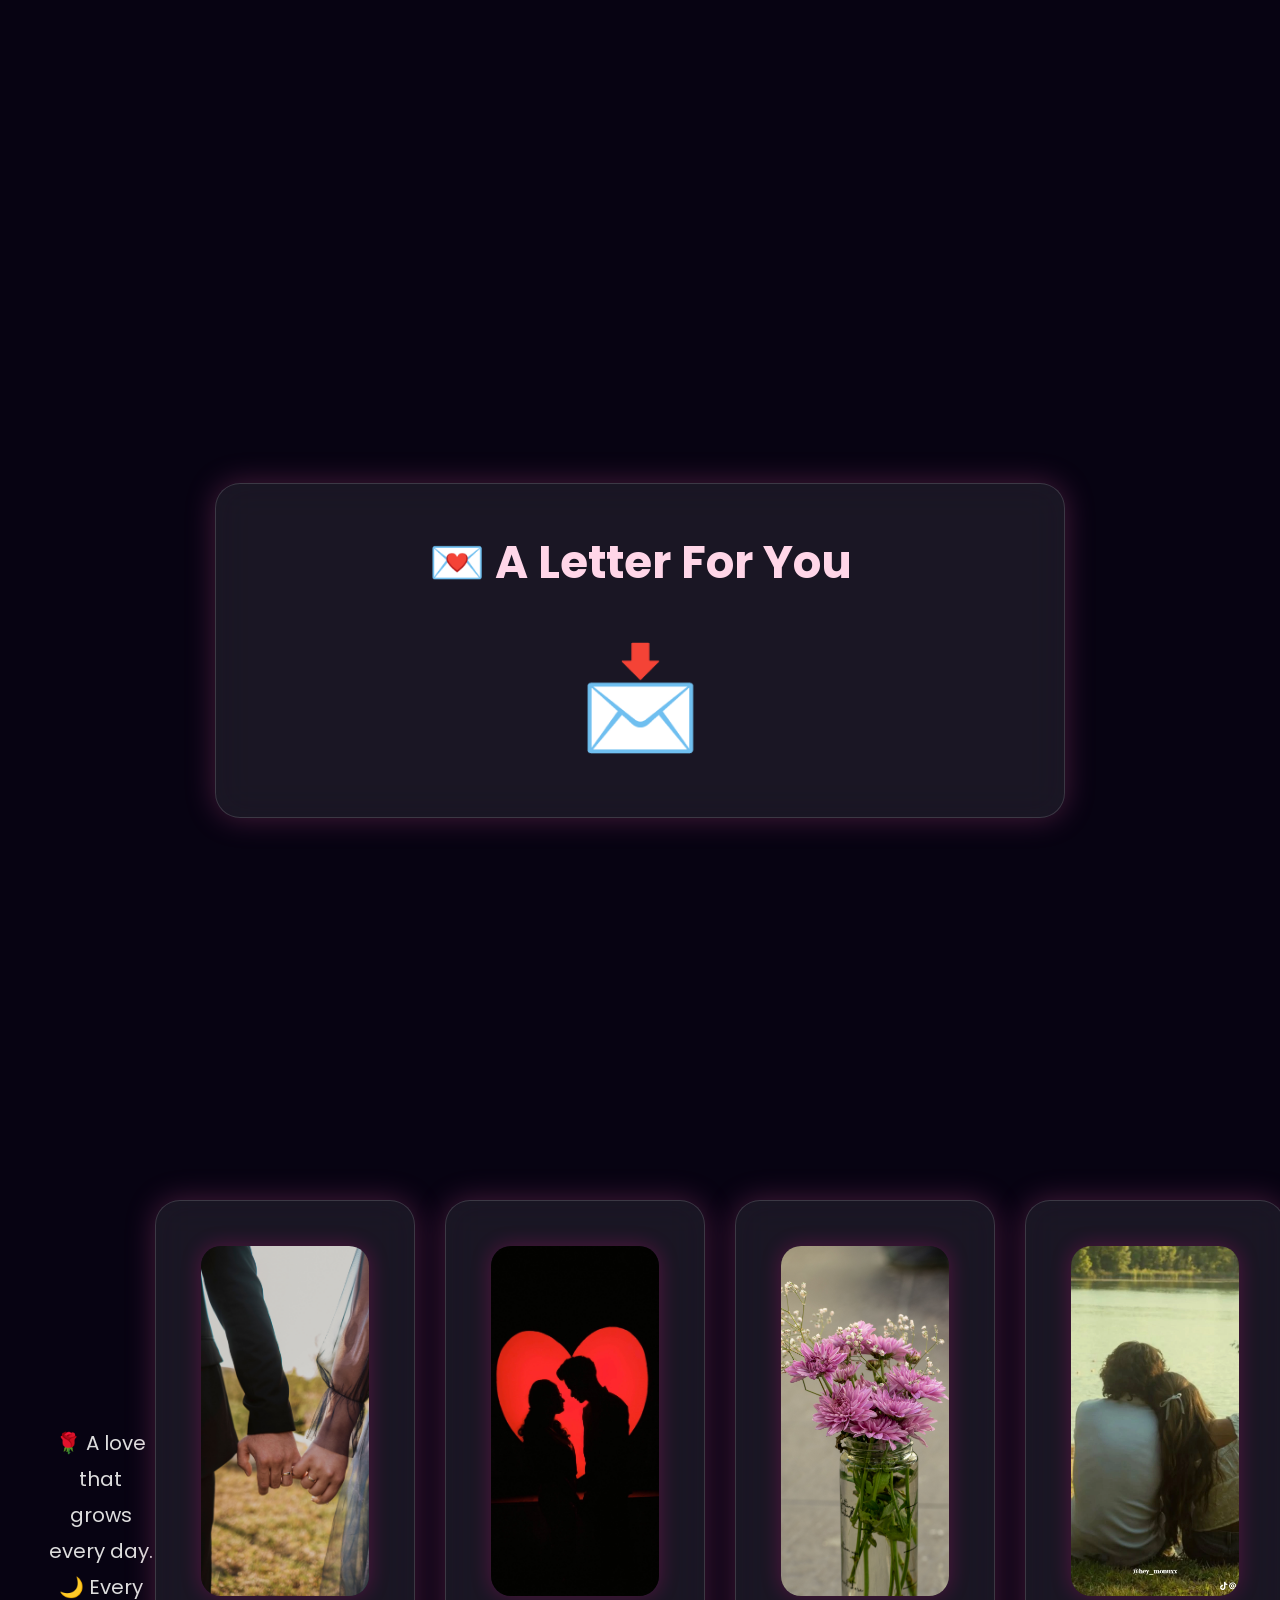
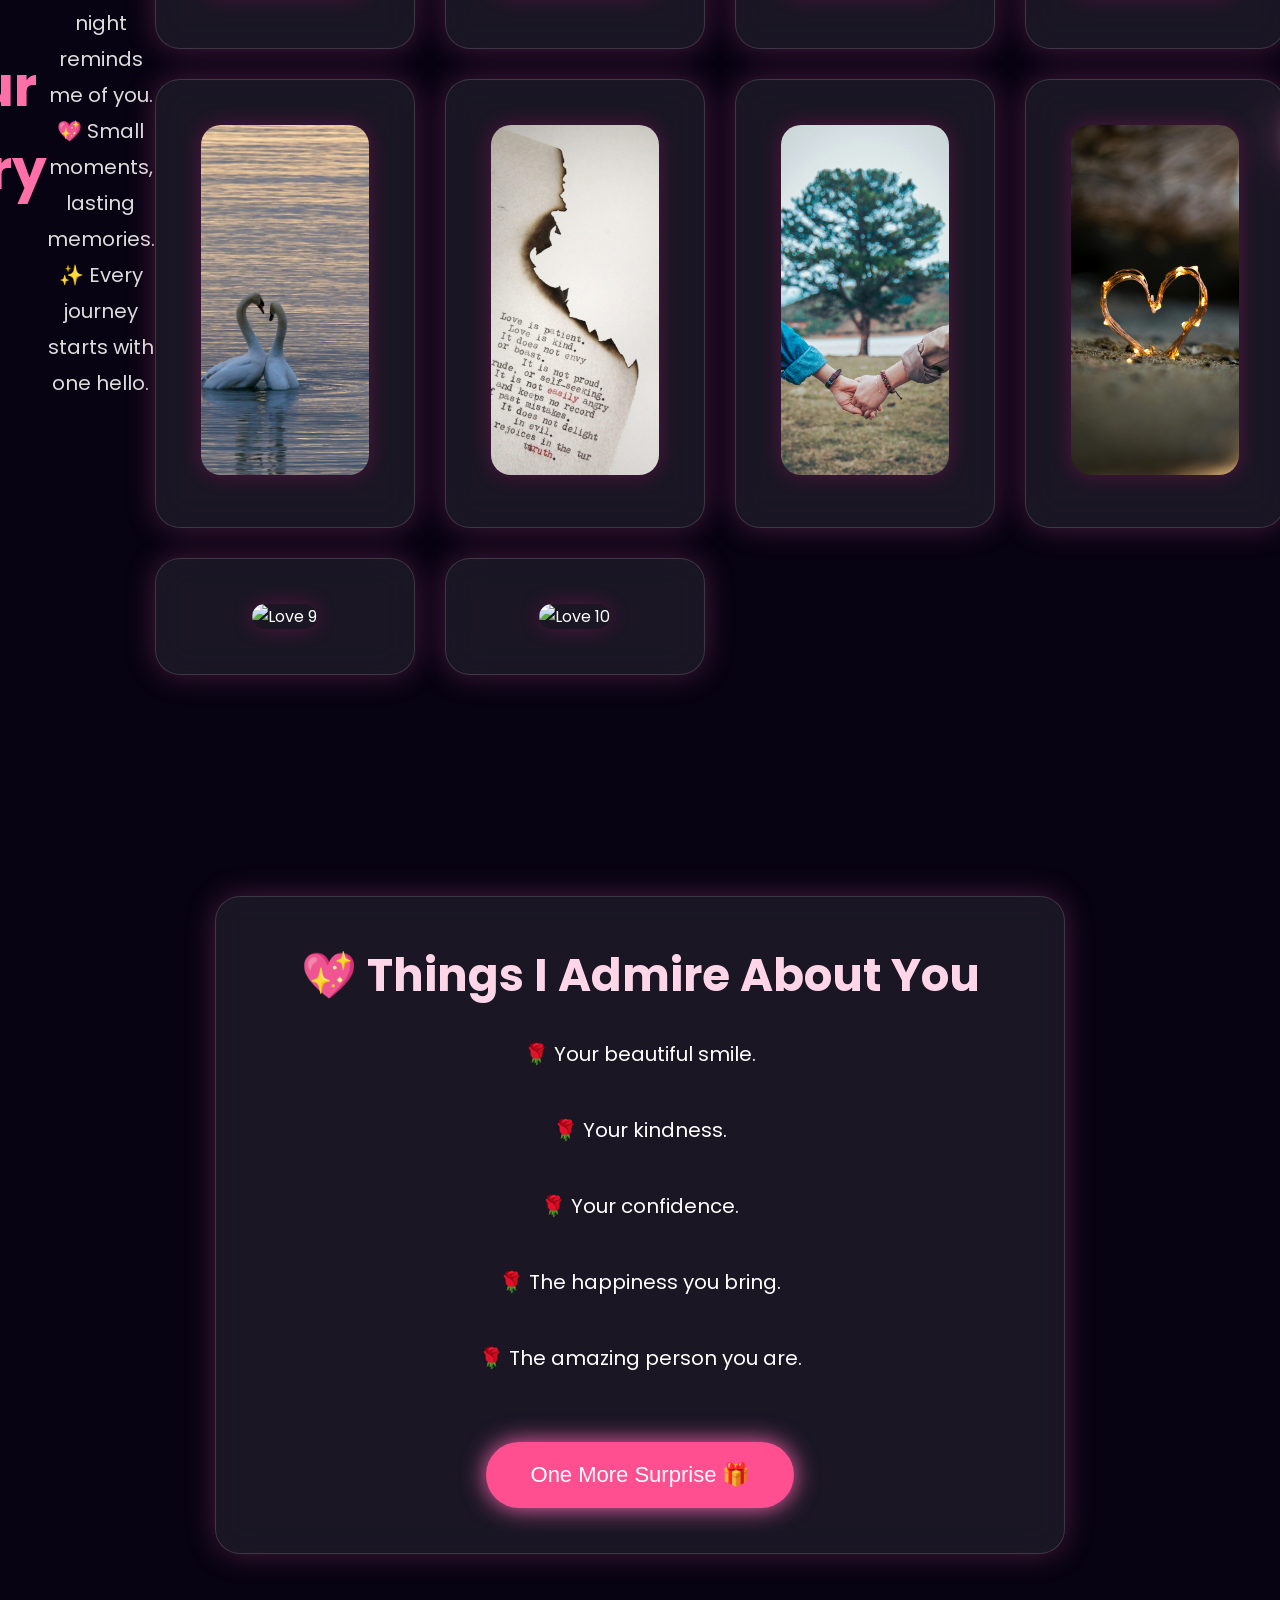
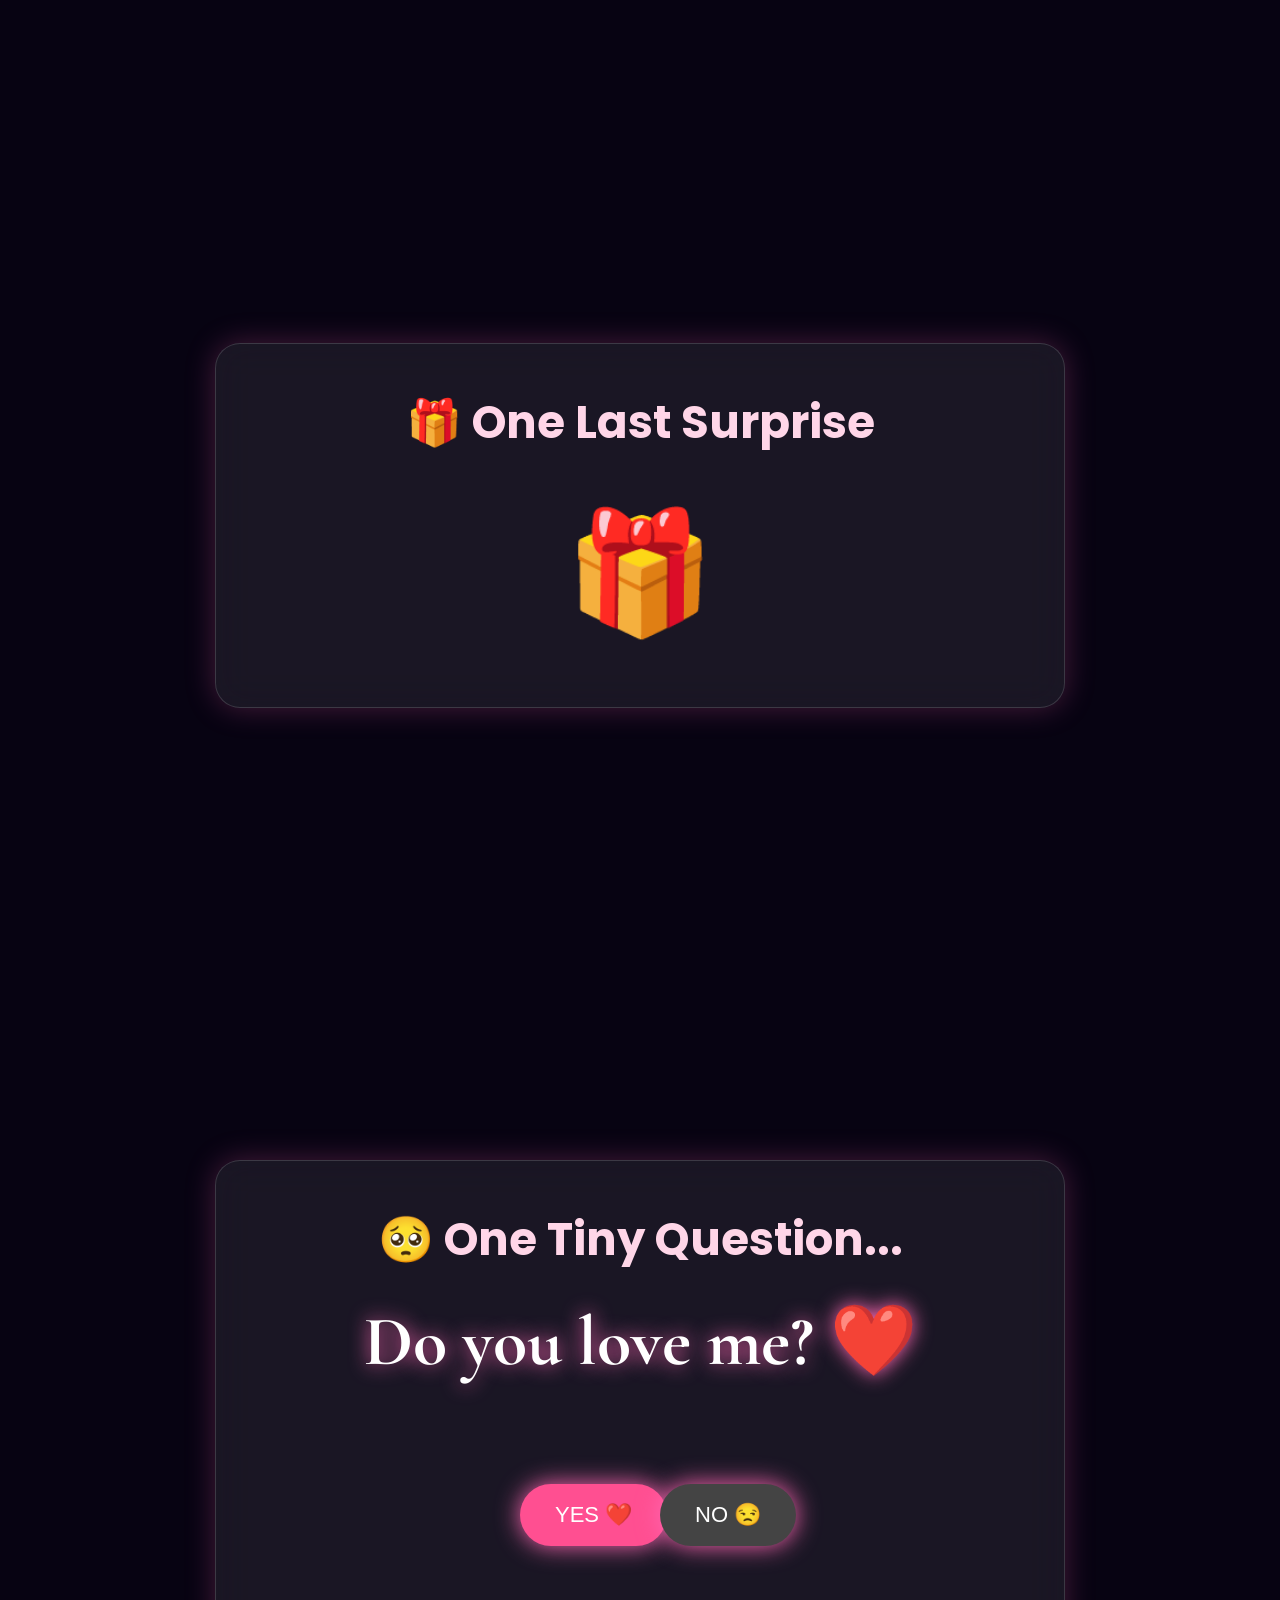
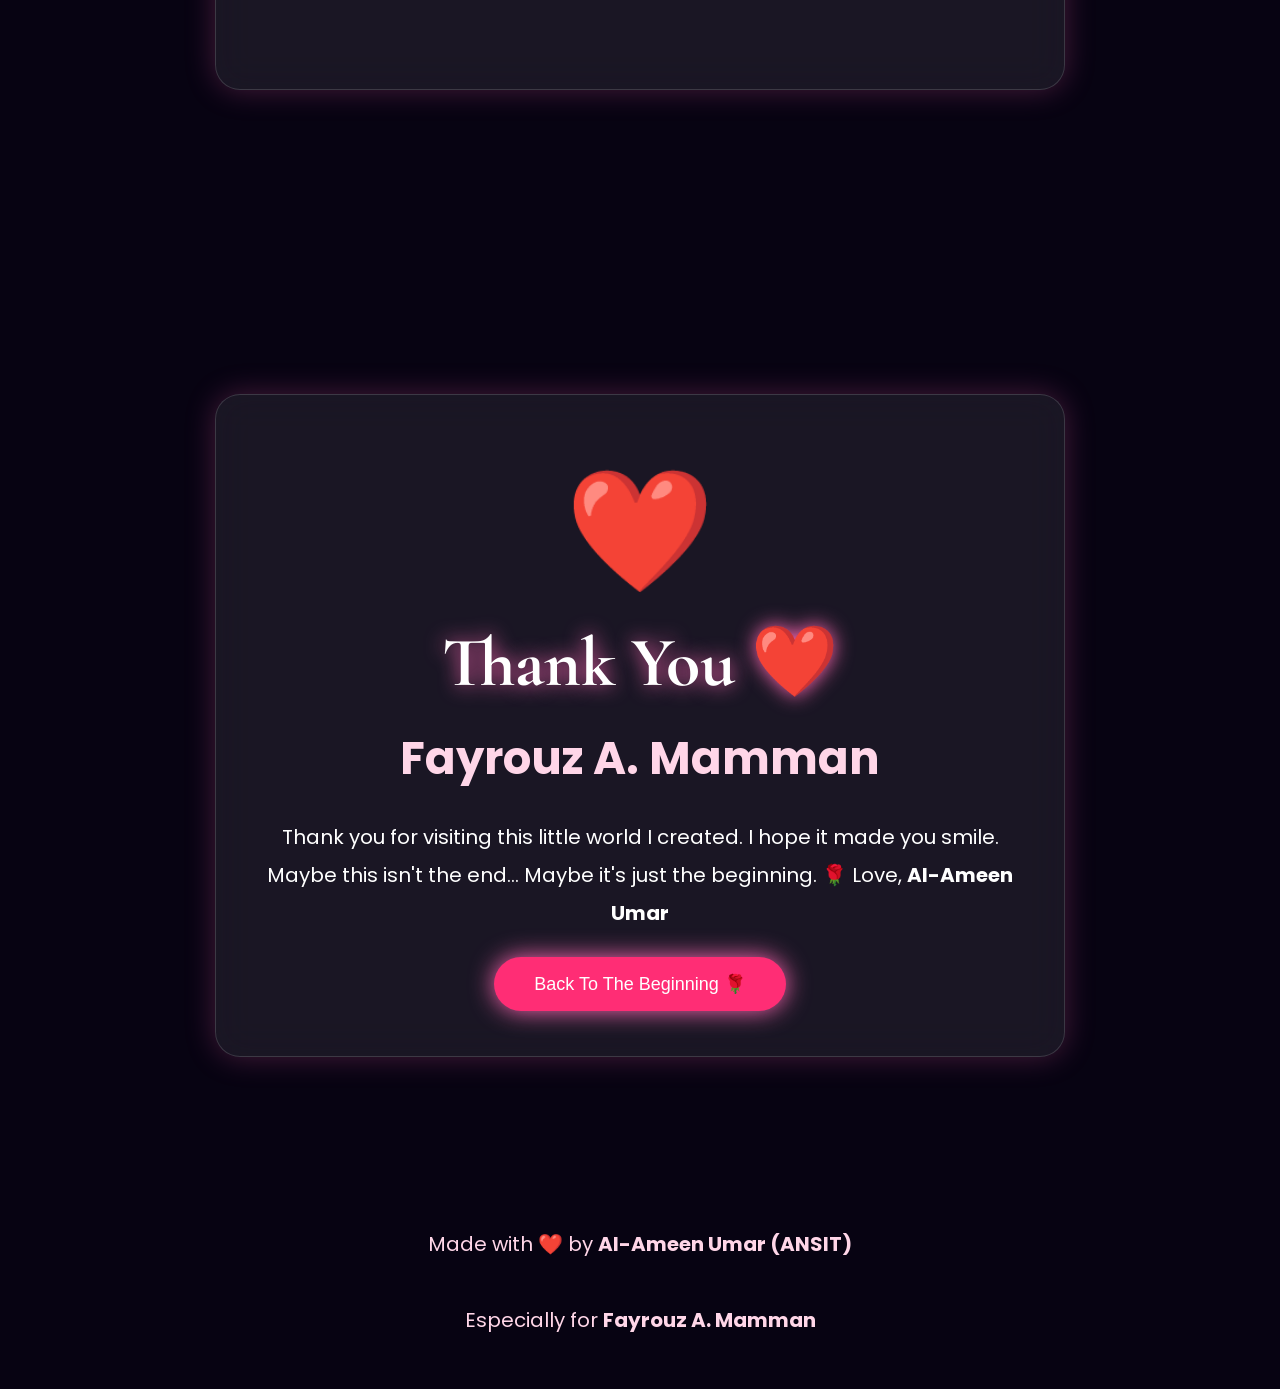
==== commit 1f12ecfc: "Update index.html" ====
--- a/index.html
+++ b/index.html
@@ -1,12 +1,13 @@
 <!DOCTYPE html>
 <html lang="en">
+
 <head>
 
 <meta charset="UTF-8">
 
 <meta name="viewport" content="width=device-width, initial-scale=1.0">
 
-<title>❤️ For Fayrouz ❤️</title>
+<title>❤️ Love For Fayrouz ❤️</title>
 
 <link rel="stylesheet" href="style.css">
 
@@ -22,60 +23,43 @@
 
 <body>
 
-<!-- ===========================
-     LOADING SCREEN
-=========================== -->
+<!-- =========================
+LOADING SCREEN
+========================= -->
 
 <div id="loader">
 
     <div class="loader-heart">❤️</div>
 
-    <h1>For Fayrouz</h1>
-
-    <p>
-        A little surprise made with love...
-    </p>
+    <h1>Love For Fayrouz</h1>
+
+    <p>Every beautiful journey begins with one click...</p>
+
+    <br>
 
     <button id="startExperience">
-        🌹 Tap to Begin ❤️
+        🌹 Tap To Begin ❤️
     </button>
 
 </div>
 
+<!-- Background -->
+
+<div id="stars"></div>
+<div id="hearts"></div>
+<div id="particles"></div>
+
 <!-- Music -->
 
+<button id="musicBtn" title="Play / Pause Music">
+🎵
+</button>
+
 <audio id="music" loop>
-
     <source src="assets/music/BALARABA_SONG_By_FATI_NIJAR_FT_NAZIRU_SARKIN_WAKA_LATEST_HAUSA_SONG_2026(360p).mp3" type="audio/mpeg">
-
+    Your browser does not support the audio element.
 </audio>
 
-<button id="musicBtn">🎵</button>
-
-<!-- Background -->
-
-<div id="stars"></div>
-
-<div id="particles"></div>
-
-<div id="hearts"></div>
-
-<!-- Music -->
-
-<!-- Background Music -->
-
-<audio id="music" loop>
-
-    <source src="assets/music/BALARABA_SONG_By_FATI_NIJAR_FT_NAZIRU_SARKIN_WAKA_LATEST_HAUSA_SONG_2026(360p).mp3" type="audio/mpeg">
-
-    Your browser does not support the audio element.
-
-</audio>
-
-<button id="musicBtn" title="Play / Pause Music">
-    🎵
-</button>
-
 <!-- Hero -->
 
 <section id="hero"></section>
@@ -92,7 +76,9 @@
 
 <section id="gallery">
 
-<h2 class="gallery-title">❤️ Our Love Gallery ❤️</h2>
+<h2 class="gallery-title">
+❤️ Our Love Gallery ❤️
+</h2>
 
 <p class="gallery-subtitle">
 
@@ -103,136 +89,68 @@
 <div class="gallery">
 
 <div class="card">
-
-<img src="assets/images/Love1.jpg">
-
-<div class="overlay">
-
-🌹 A love that grows every day.
-
-</div>
-
-</div>
-
-<div class="card">
-
-<img src="assets/images/Love2.jpg">
-
-<div class="overlay">
-
-🌙 Every night reminds me of you.
-
-</div>
-
-</div>
-
-<div class="card">
-
-<img src="assets/images/Love3.jpg">
-
-<div class="overlay">
-
-💖 Small moments, lasting memories.
-
-</div>
-
-</div>
-
-<div class="card">
-
-<img src="assets/images/Love4.png">
-
-<div class="overlay">
-
-✨ Every journey starts with one hello.
-
-</div>
-
-</div>
-
-<div class="card">
-
-<img src="assets/images/Love5.jpg">
-
-<div class="overlay">
-
-🌸 Every smile of yours brightens my world.
-
-</div>
-
-</div>
-
-<div class="card">
-
-<img src="assets/images/Love6.jpg">
-
-<div class="overlay">
-
-💞 Together every moment becomes special.
-
-</div>
-
-</div>
-
-<div class="card">
-
-<img src="assets/images/Love7.jpg">
-
-<div class="overlay">
-
-🌹 You are my favorite chapter.
-
-</div>
-
-</div>
-
-<div class="card">
-
-<img src="assets/images/Love8.jpg">
-
-<div class="overlay">
-
-❤️ The best stories are written with the heart.
-
-</div>
-
-</div>
-
-<div class="card">
-
-<img src="assets/images/Love9.jpg">
-
-<div class="overlay">
-
-💝 Every heartbeat whispers your name.
-
-</div>
-
-</div>
-
-<div class="card">
-
-<img src="assets/images/Love10.jpg">
-
-<div class="overlay">
-
-💍 Maybe this is only the beginning of our story.
-
-</div>
-
+<img src="assets/images/Love1.jpg" alt="Love1">
+<div class="overlay">🌹 A love that grows every day.</div>
+</div>
+
+<div class="card">
+<img src="assets/images/Love2.jpg" alt="Love2">
+<div class="overlay">🌙 Every night reminds me of you.</div>
+</div>
+
+<div class="card">
+<img src="assets/images/Love3.jpg" alt="Love3">
+<div class="overlay">💖 Small moments, lasting memories.</div>
+</div>
+
+<div class="card">
+<img src="assets/images/Love4.png" alt="Love4">
+<div class="overlay">✨ Every journey starts with one hello.</div>
+</div>
+
+<div class="card">
+<img src="assets/images/Love5.jpg" alt="Love5">
+<div class="overlay">🌸 Every smile of yours brightens my world.</div>
+</div>
+
+<div class="card">
+<img src="assets/images/Love6.jpg" alt="Love6">
+<div class="overlay">💞 Together every moment becomes special.</div>
+</div>
+
+<div class="card">
+<img src="assets/images/Love7.jpg" alt="Love7">
+<div class="overlay">🌹 You are my favorite chapter.</div>
+</div>
+
+<div class="card">
+<img src="assets/images/Love8.jpg" alt="Love8">
+<div class="overlay">❤️ The best stories are written with the heart.</div>
+</div>
+
+<div class="card">
+<img src="assets/images/Love9.jpg" alt="Love9">
+<div class="overlay">💝 Every heartbeat whispers your name.</div>
+</div>
+
+<div class="card">
+<img src="assets/images/Love10.jpg" alt="Love10">
+<div class="overlay">💍 Maybe this is only the beginning of our story.</div>
 </div>
 
 </div>
 
 </section>
 
+<!-- Reasons -->
+
 <section id="reasons"></section>
 
 <!-- Surprise -->
 
 <section id="surprise"></section>
 
-<!-- Yes / No -->
+<!-- Love Question -->
 
 <section id="question">
 
@@ -268,9 +186,11 @@
 
 <span id="close">&times;</span>
 
-<img id="lightbox-img">
-
-</div>
+<img id="lightbox-img" src="" alt="Love Image">
+
+</div>
+
+<!-- Footer -->
 
 <footer>
 
@@ -278,9 +198,11 @@
 
 Made with ❤️ by
 
-<b>Al-Ameen Umar(ANSIT)</b>
-
-for
+<b>Al-Ameen Umar (ANSIT)</b>
+
+<br><br>
+
+Especially for
 
 <b>Fayrouz A. Mamman</b>
 
@@ -291,4 +213,5 @@
 <script src="script.js"></script>
 
 </body>
+
 </html>
